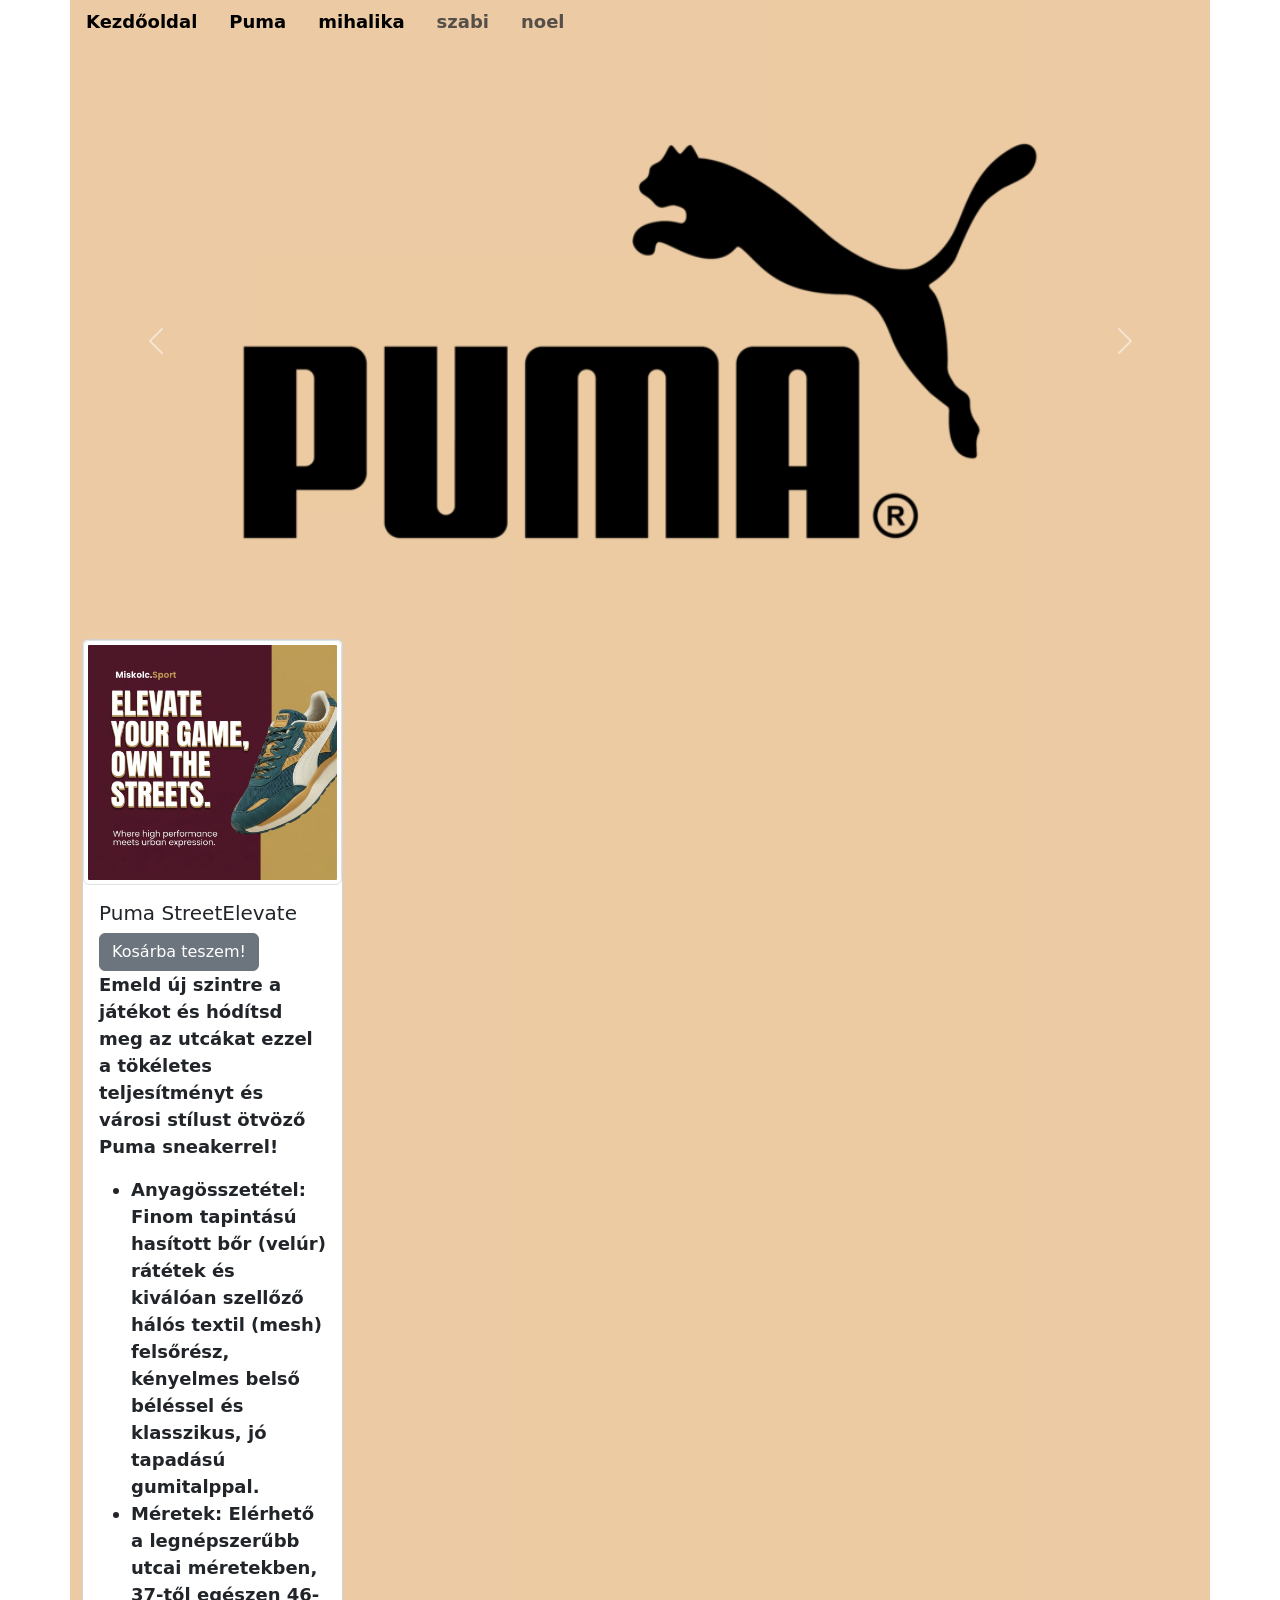
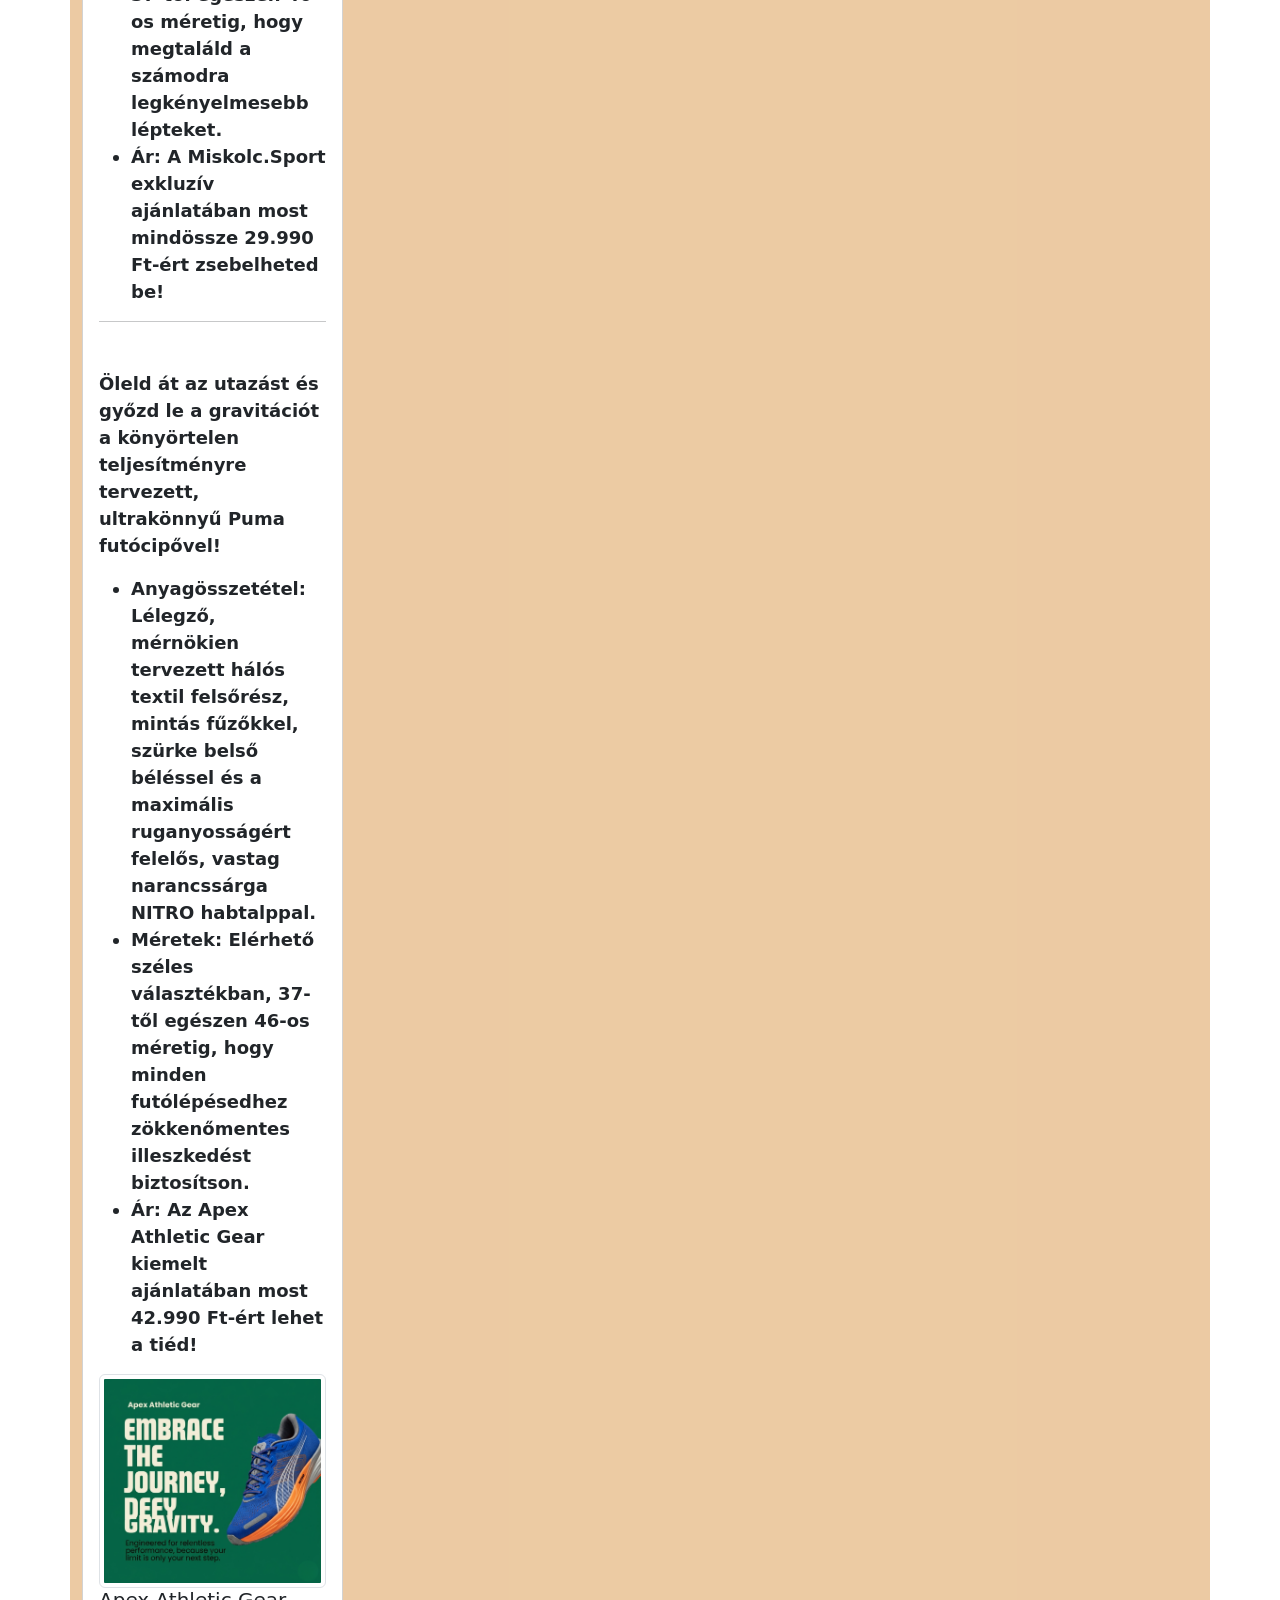
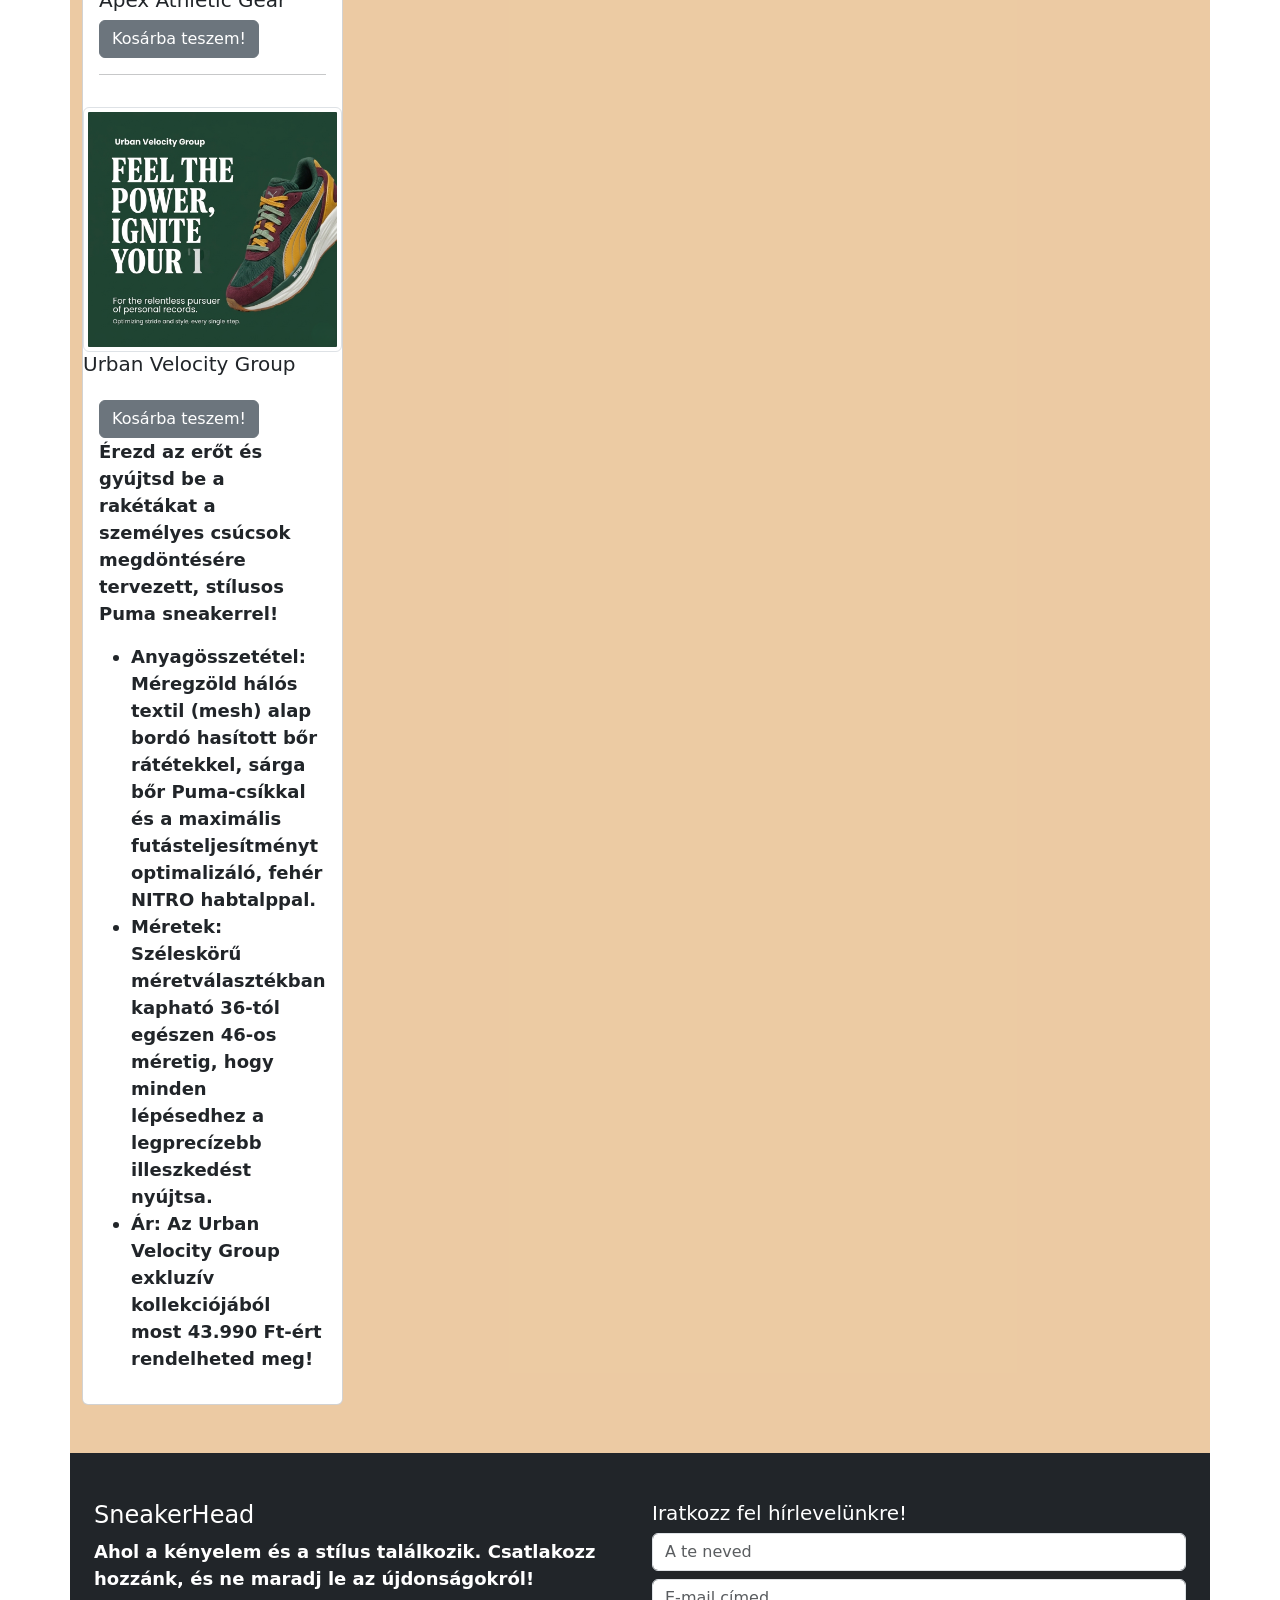
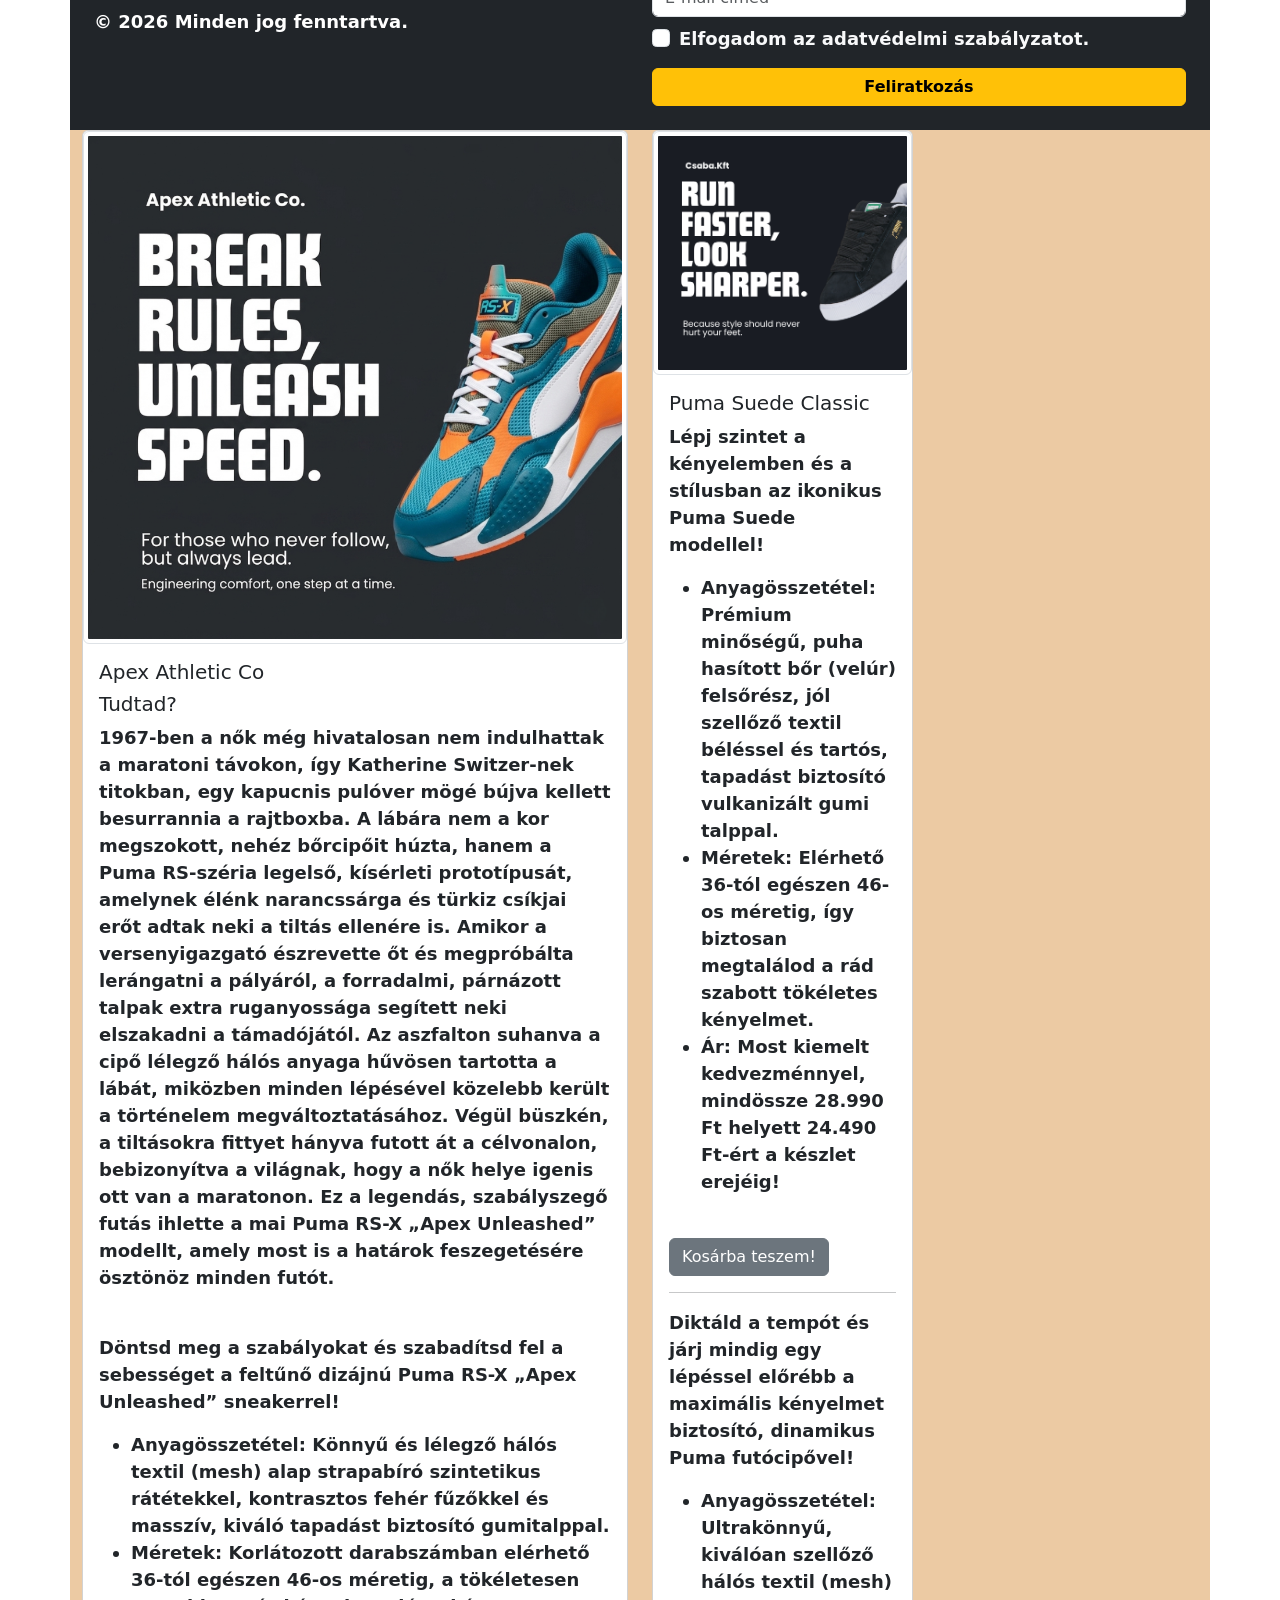
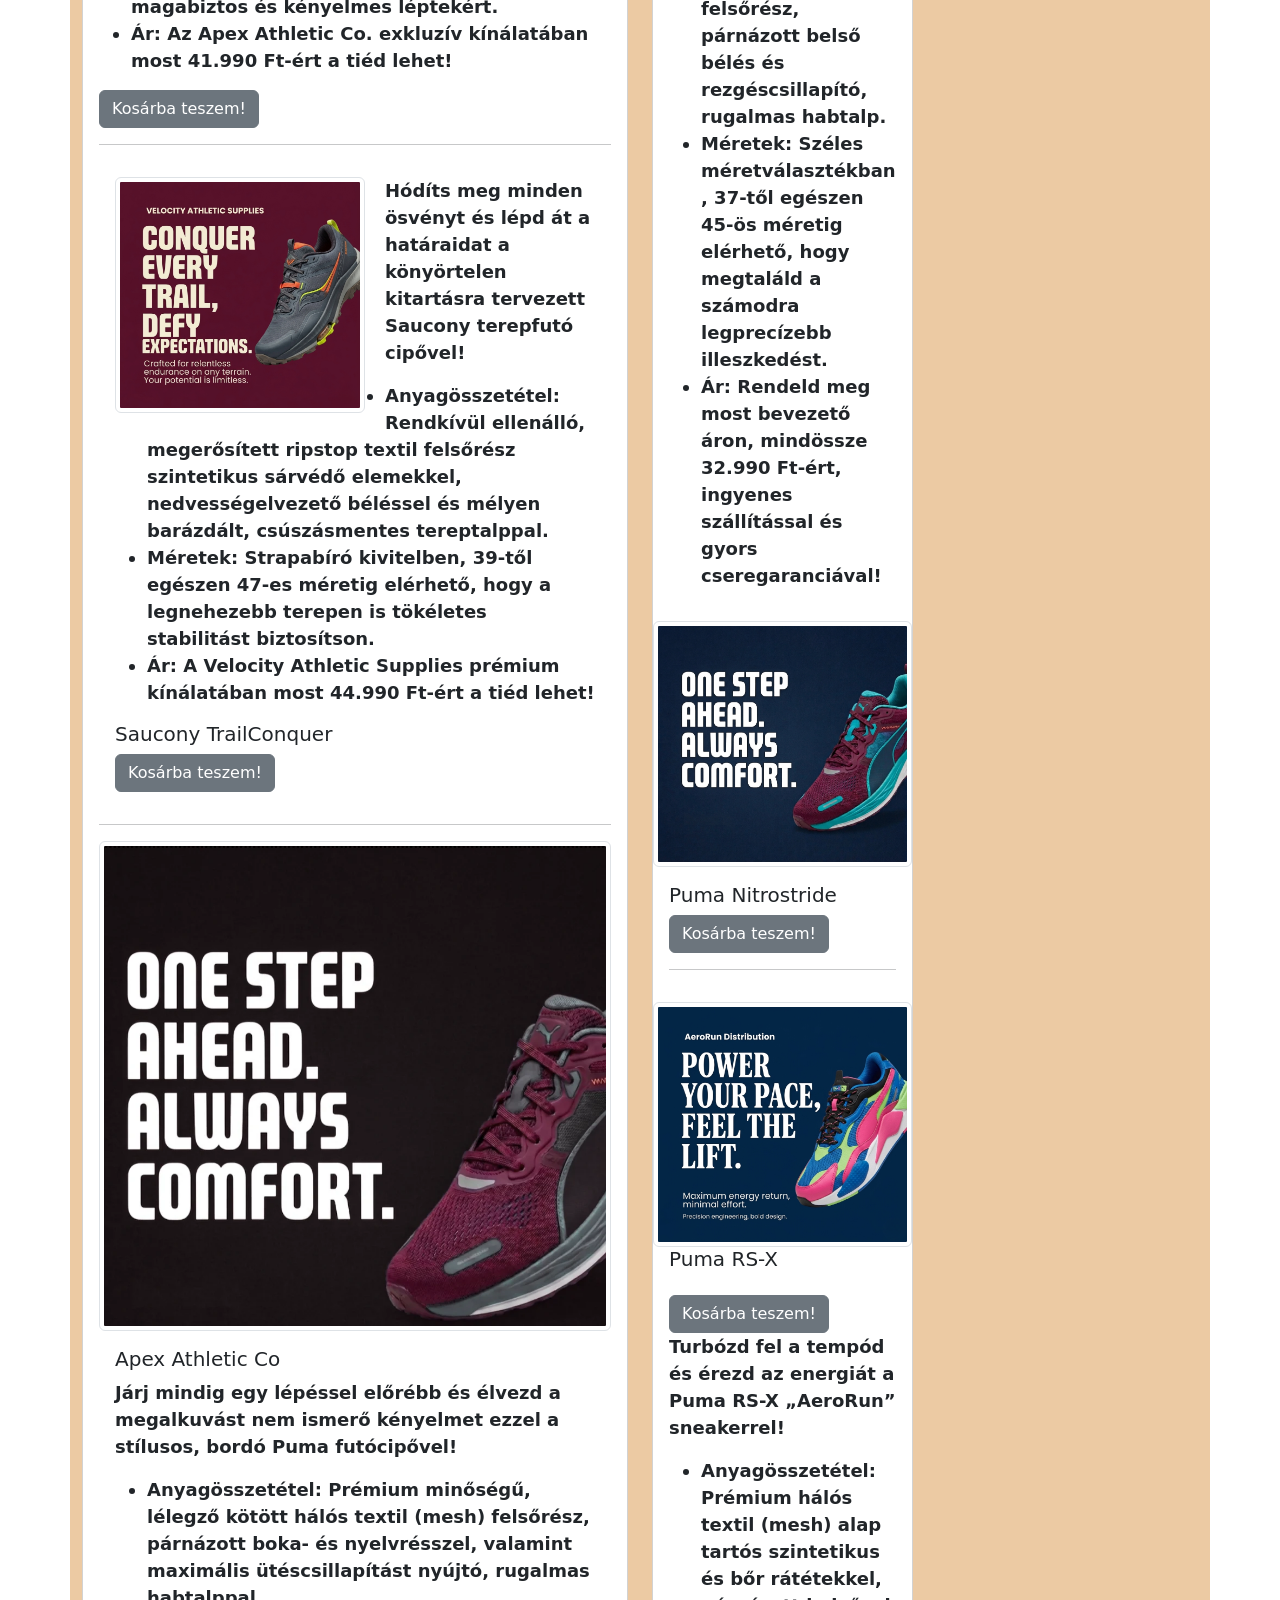
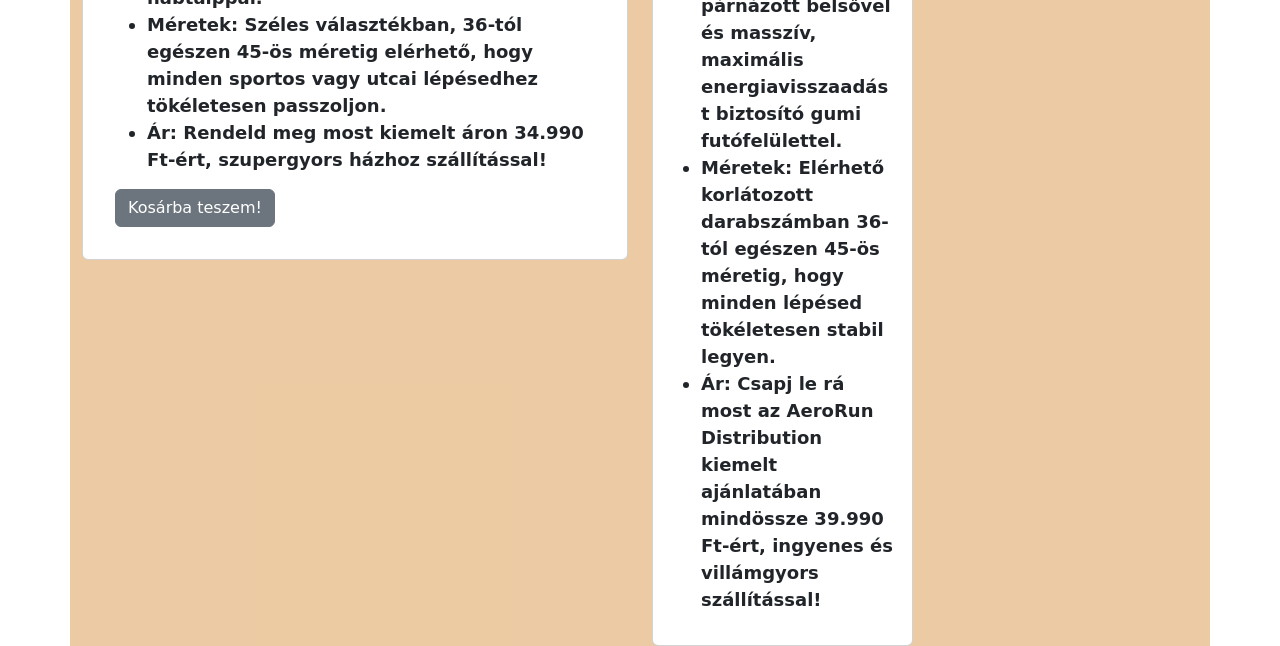
==== karon.html @ 50fcda69 "order" ====
<!DOCTYPE html>
<html lang="en">
<head>
    <meta charset="UTF-8">
    <meta name="viewport" content="width=device-width, initial-scale=1.0">
    <link href="https://cdn.jsdelivr.net/npm/bootstrap@5.3.8/dist/css/bootstrap.min.css" rel="stylesheet" integrity="sha384-sRIl4kxILFvY47J16cr9ZwB07vP4J8+LH7qKQnuqkuIAvNWLzeN8tE5YBujZqJLB" crossorigin="anonymous">
<script src="https://cdn.jsdelivr.net/npm/bootstrap@5.3.8/dist/js/bootstrap.bundle.min.js" integrity="sha384-FKyoEForCGlyvwx9Hj09JcYn3nv7wiPVlz7YYwJrWVcXK/BmnVDxM+D2scQbITxI" crossorigin="anonymous"></script>
    <link rel="stylesheet" href="karon.css">
    <title>Document</title>
</head>
<body>
    <div class="container alap">
        <div class="row ">


                <ul class="nav" id="teteje">
                <li class="nav-item">
                    <a class="nav-link" href="test.html">Kezdőoldal</a>
                </li>
                <li class="nav-item">
                <a class="nav-link" href="karon.html">Puma</a>
                </li>
                <li class="nav-item">
                <a class="nav-link" href="mihalikaron.html">mihalika</a>
                </li>
                <li class="nav-item">
                <a class="nav-link disabled" href="szabi.html">szabi</a>
                </li>
                <li class="nav-item">
                <a class="nav-link disabled" href="noel.html">noel</a>
                </li>
                </ul>


                    <div id="carousel" class="carousel slide py-5" data-bs-ride="carousel">
                <div class="carousel-inner">
                    <div class="carousel-item active c-item">
                    <img src="./jo_kepek/puma logo.png" class="d-block w-100 c-img" alt="Puma logo" title="Puma logo">
                    </div>
                    <div class="carousel-item c-item">
                    <img src="./jo_kepek/minta.png" class="d-block w-100 c-img" alt="Puma logo" title="Puma logo">
                    </div>
                    <div class="carousel-item c-item">
                    <img src="./jo_kepek/minta.png" class="d-block w-100 c-img" alt="Puma logo" title="Puma logo">
                    </div>
                </div>
                <button class="carousel-control-prev" type="button" data-bs-target="#carousel" data-bs-slide="prev">
                    <span class="carousel-control-prev-icon" aria-hidden="true"></span>
                    <span class="visually-hidden">Previous</span>
                </button>
                <button class="carousel-control-next" type="button" data-bs-target="#carousel" data-bs-slide="next">
                    <span class="carousel-control-next-icon" aria-hidden="true"></span>
                    <span class="visually-hidden">Next</span>
                </button>
                </div>


        
        
                <!--1.oszlop-->
            <div class="col-12 col-md-6 col-lg-3 rounded order-md-2">
                <div class="card ">
                    <img src="./jo_kepek/fekete_puma.png" alt="Puma cipő" title="Puma cipő" class="card-img-top img-fluid rounded img-thumbnail">
                    
                    <div class="card-body">
                        <h5 class="card-title ccím">Puma Suede Classic</h5>
                        <p>Lépj szintet a kényelemben és a stílusban az ikonikus Puma Suede modellel!</p>
                        <ul>
                            <li>Anyagösszetétel: Prémium minőségű, puha hasított bőr (velúr) felsőrész, jól szellőző textil béléssel és tartós, tapadást biztosító vulkanizált gumi talppal.</li>
                            <li>Méretek: Elérhető 36-tól egészen 46-os méretig, így biztosan megtalálod a rád szabott tökéletes kényelmet.</li>
                            <li>Ár: Most kiemelt kedvezménnyel, mindössze 28.990 Ft helyett 24.490 Ft-ért a készlet erejéig!</li>
                            <br>
                            
                        </ul>
                        <button class="btn btn-secondary ">Kosárba teszem!</button>
                    <!--1.cipő vége-->

                    <hr>

                    

                        <p>Diktáld a tempót és járj mindig egy lépéssel előrébb a maximális kényelmet biztosító, dinamikus Puma futócipővel!</p>

                        <ul>
                            <li>Anyagösszetétel: Ultrakönnyű, kiválóan szellőző hálós textil (mesh) felsőrész, párnázott belső bélés és rezgéscsillapító, rugalmas habtalp.</li>
                            <li>Méretek: Széles méretválasztékban, 37-től egészen 45-ös méretig elérhető, hogy megtaláld a számodra legprecízebb illeszkedést.</li>
                            <li>Ár: Rendeld meg most bevezető áron, mindössze 32.990 Ft-ért, ingyenes szállítással és gyors cseregaranciával!</li>
                        </ul>
                    </div>

                    <img src="./jo_kepek/kek_piros_puma.png" alt="Puma cipő" title="Puma cipő" class="card-img-top img-fluid rounded img-thumbnail">
                    <div class="card-body">
                        <h5 class="card-title  "> Puma Nitrostride </h5>
                        <button class="btn btn-secondary ">Kosárba teszem!</button>

                    <!--2.cipő vége-->
                        <hr>
                    </div>


                    <img src="./jo_kepek/kek_rozsaszin_puma.png" alt="Puma cipő" title="Puma cipő" class="card-img-top img-fluid rounded img-thumbnail">
                    <h5 class="card-title ms-3">Puma RS-X</h5>
                            <div class="card-body">
                                <button class="btn btn-secondary ">Kosárba teszem!</button>
                                <p>Turbózd fel a tempód és érezd az energiát a  Puma RS-X „AeroRun” sneakerrel!</p>
                                <ul>
                                    <li>Anyagösszetétel: Prémium hálós textil (mesh) alap tartós szintetikus és bőr rátétekkel, párnázott belsővel és masszív, maximális energiavisszaadást biztosító gumi futófelülettel.</li>
                                    <li>Méretek: Elérhető korlátozott darabszámban 36-tól egészen 45-ös méretig, hogy minden lépésed tökéletesen stabil legyen.</li>
                                    <li>Ár: Csapj le rá most az AeroRun Distribution kiemelt ajánlatában mindössze 39.990 Ft-ért, ingyenes és villámgyors szállítással!</li>
                                </ul>
                            </div>
                    <!--3.cipő vége-->
                </div>
            </div>

            <!--2.oszlop-->
            <div class="col-12 col-md-6 col-lg-6 rounded order-md-1 ">
                <div class="card">
                    <img src="./jo_kepek/narancs_puma.png" alt="Puma cipő" title="Puma cipő" class="card-img-top img-fluid rounded img-thumbnail">
                    <div class="card-body">
                        <h5 class="card-title">Apex Athletic Co</h5>
                        <h5 class="card-title">Tudtad?</h5>
                        <p> 1967-ben a nők még hivatalosan nem indulhattak a maratoni távokon, így Katherine Switzer-nek titokban, egy kapucnis pulóver mögé bújva kellett besurrannia a rajtboxba. A lábára nem a kor megszokott, nehéz bőrcipőit húzta, hanem a Puma RS-széria legelső, kísérleti prototípusát, amelynek élénk narancssárga és türkiz csíkjai erőt adtak neki a tiltás ellenére is. Amikor a versenyigazgató észrevette őt és megpróbálta lerángatni a pályáról, a forradalmi, párnázott talpak extra ruganyossága segített neki elszakadni a támadójától. Az aszfalton suhanva a cipő lélegző hálós anyaga hűvösen tartotta a lábát, miközben minden lépésével közelebb került a történelem megváltoztatásához. Végül büszkén, a tiltásokra fittyet hányva futott át a célvonalon, bebizonyítva a világnak, hogy a nők helye igenis ott van a maratonon. Ez a legendás, szabályszegő futás ihlette a mai Puma RS-X „Apex Unleashed” modellt, amely most is a határok feszegetésére ösztönöz minden futót.</p>
                        <br>
                        <p>Döntsd meg a szabályokat és szabadítsd fel a sebességet a feltűnő dizájnú Puma RS-X „Apex Unleashed” sneakerrel!</p>

                        <ul>
                            <li>Anyagösszetétel: Könnyű és lélegző hálós textil (mesh) alap strapabíró szintetikus rátétekkel, kontrasztos fehér fűzőkkel és masszív, kiváló tapadást biztosító gumitalppal.</li>
                            <li>Méretek: Korlátozott darabszámban elérhető 36-tól egészen 46-os méretig, a tökéletesen magabiztos és kényelmes léptekért.</li>
                            <li>Ár: Az Apex Athletic Co. exkluzív kínálatában most 41.990 Ft-ért a tiéd lehet!</li>
                        </ul>
                        <button class="btn btn-secondary ">Kosárba teszem!</button>
                        <!--1.cipő vége-->

                        <hr>

                        <div class="szöveg card-body">
                        <img src="./jo_kepek/piros_fekete_puma.png" alt="" class="kép card-img-top img-fluid rounded img-thumbnail float-satrt lebegés_kép ">
                        <p class="kép_mellet">Hódíts meg minden ösvényt és lépd át a határaidat a könyörtelen kitartásra tervezett Saucony terepfutó cipővel!</p>
                            <ul>
                                <li>Anyagösszetétel: Rendkívül ellenálló, megerősített ripstop textil felsőrész szintetikus sárvédő elemekkel, nedvességelvezető béléssel és mélyen barázdált, csúszásmentes tereptalppal.</li>
                                <li>Méretek: Strapabíró kivitelben, 39-től egészen 47-es méretig elérhető, hogy a legnehezebb terepen is tökéletes stabilitást biztosítson.</li>
                                <li>Ár: A Velocity Athletic Supplies prémium kínálatában most 44.990 Ft-ért a tiéd lehet!</li>
                            </ul>
                            <h5 class="card-title">Saucony TrailConquer</h5>
                            <button class="btn btn-secondary ">Kosárba teszem!</button>   
                        </div>

                        <hr>

                            <!--2.cipő vége-->
                            <img src="./jo_kepek/piros_puma.png" alt="Puma cipő" title="Puma cipő" class="card-img-top img-fluid rounded img-thumbnail">
                            
                        <div class="card-body">
                            <h5 class="card-title">Apex Athletic Co</h5>
                                 <p>Járj mindig egy lépéssel előrébb és élvezd a megalkuvást nem ismerő kényelmet ezzel a stílusos, bordó Puma futócipővel!</p>

                                <ul>
                                    <li>Anyagösszetétel: Prémium minőségű, lélegző kötött hálós textil (mesh) felsőrész, párnázott boka- és nyelvrésszel, valamint maximális ütéscsillapítást nyújtó, rugalmas habtalppal.</li>
                                    <li>Méretek: Széles választékban, 36-tól egészen 45-ös méretig elérhető, hogy minden sportos vagy utcai lépésedhez tökéletesen passzoljon.</li>
                                    <li>Ár: Rendeld meg most kiemelt áron 34.990 Ft-ért, szupergyors házhoz szállítással!</li>
                                </ul>
                                <button class="btn btn-secondary ">Kosárba teszem!</button> 
                        </div>
                    </div>
                

                </div>
            </div>

            <!--3.oszlop-->

            <div class="col-12 col-md-6 col-lg-3 rounded  ">
                <div class="card">
                    <img src="./jo_kepek/piros_sarga_puma.png" alt="Puma cipő" title="Puma cipő" class="card-img-top img-fluid rounded img-thumbnail">
                    <div class="card-body">
                        <h5 class="card-title">Puma StreetElevate</h5>
                        <button class="btn btn-secondary ">Kosárba teszem!</button>
                             <p>Emeld új szintre a játékot és hódítsd meg az utcákat ezzel a tökéletes teljesítményt és városi stílust ötvöző Puma sneakerrel!</p>

                            <ul>
                                <li>Anyagösszetétel: Finom tapintású hasított bőr (velúr) rátétek és kiválóan szellőző hálós textil (mesh) felsőrész, kényelmes belső béléssel és klasszikus, jó tapadású gumitalppal.</li>
                                <li>Méretek: Elérhető a legnépszerűbb utcai méretekben, 37-től egészen 46-os méretig, hogy megtaláld a számodra legkényelmesebb lépteket.</li>
                                <li>Ár: A Miskolc.Sport exkluzív ajánlatában most mindössze 29.990 Ft-ért zsebelheted be!</li>
                            </ul>

                    <hr> 
                </div>

            <!--1.cipő vége-->
                    <div class="card-body">
                            <p>Öleld át az utazást és győzd le a gravitációt a könyörtelen teljesítményre tervezett, ultrakönnyű Puma futócipővel!</p>

                            <ul>
                                <li>Anyagösszetétel: Lélegző, mérnökien tervezett hálós textil felsőrész, mintás fűzőkkel, szürke belső béléssel és a maximális ruganyosságért felelős, vastag narancssárga NITRO habtalppal.</li>
                                <li>Méretek: Elérhető széles választékban, 37-től egészen 46-os méretig, hogy minden futólépésedhez zökkenőmentes illeszkedést biztosítson.</li>
                                <li>Ár: Az Apex Athletic Gear kiemelt ajánlatában most 42.990 Ft-ért lehet a tiéd!</li>
                            </ul>
                            <img src="./jo_kepek/zold_kek_puma.png" alt="Puma cipő" title="Puma cipő" class="card-img-top img-fluid rounded img-thumbnail">
                    
                            <h5 class="card-title">Apex Athletic Gear</h5>
                            <button class="btn btn-secondary ">Kosárba teszem!</button>
                            <hr>

                        </div>
            <!--2.cipő vége-->
                        <img src="./jo_kepek/zold_puma.png" alt="Puma cipő" title="Puma cipő" class="card-img-top img-fluid rounded img-thumbnail" >
                        <h5 class="card-title">Urban Velocity Group</h5>
                        <div class="card-body">
                        <button class="btn btn-secondary ">Kosárba teszem!</button>
                            <p>Érezd az erőt és gyújtsd be a rakétákat a személyes csúcsok megdöntésére tervezett, stílusos Puma sneakerrel!</p>

                            <ul>
                                <li>Anyagösszetétel: Méregzöld hálós textil (mesh) alap bordó hasított bőr rátétekkel, sárga bőr Puma-csíkkal és a maximális futásteljesítményt optimalizáló, fehér NITRO habtalppal.</li>
                                <li>Méretek: Széleskörű méretválasztékban kapható 36-tól egészen 46-os méretig, hogy minden lépésedhez a legprecízebb illeszkedést nyújtsa.</li>
                                <li>Ár: Az Urban Velocity Group exkluzív kollekciójából most 43.990 Ft-ért rendelheted meg!</li>
                            </ul>
                        </div>
                </div>
            </div>


            <!--bolt rész vége-->




			<!--Hírlevél-->
				   <footer class="bg-dark text-white pt-5 pb-4 mt-5">
		  <div class="container">
			<div class="row">
			  
			  <div class="col-md-6 mb-4">
				<h4>SneakerHead</h4>
				<p>Ahol a kényelem és a stílus találkozik. Csatlakozz hozzánk, és ne maradj le az újdonságokról!</p>
				<p>&copy; 2026 Minden jog fenntartva.</p>
			  </div>
			  
			  <div class="col-md-6">
				<h5>Iratkozz fel hírlevelünkre!</h5>
				
				<form id="hirlevelForm" onsubmit="feliratkozas(event)">
				  
				  <div class="mb-2">
					<input type="text" id="nevInput" class="form-control" placeholder="A te neved" required>
				  </div>
				  
				  <div class="mb-2">
					<input type="email" id="emailInput" class="form-control" placeholder="E-mail címed" required>
				  </div>
				  
				  <div class="form-check mb-3">
					<input type="checkbox" id="adatvedelemInput" class="form-check-input" required>
					<label class="form-check-label text-light" for="adatvedelemInput">
					  Elfogadom az adatvédelmi szabályzatot.
					</label>
				  </div>
				  
				  <button type="submit" class="btn btn-warning w-100 fw-bold">Feliratkozás</button>
				  
				</form>
			  </div>
		
			</div>
		  </div>
		</footer>


            
                      
                    
                
            
        </div>
    </div>
</body>
</html>
---- karon.css ----
body{
    text-align:left;
    font-weight: bold;
    font-size: large;
}

.alap{
    background-color: rgba(234, 197, 153, 0.90);
}



.piros_fekete_puma{
    float: left;
}

.lebegés_szövege{
    width: 70%;
    margin: auto;
}

.lebegés_kép{
    float: left;
}
 .kép{
    float: left;
    width: 250px;
    margin-right: 20px;
 }
 
.c-item{
    height: 500px;
}

.c-img{
    height: 100%;
    object-fit: cover;
}

a:active{

  color: gray;
  background-color: transparent;
  text-decoration: underline;
}

  a:hover {
  color:black;
  background-color: transparent;
  text-decoration: underline;
}

a:visited {
  color: black;
  background-color: transparent;
  text-decoration: none;
}

a:link {
  color: black;
  background-color: transparent;
  text-decoration: none;
}
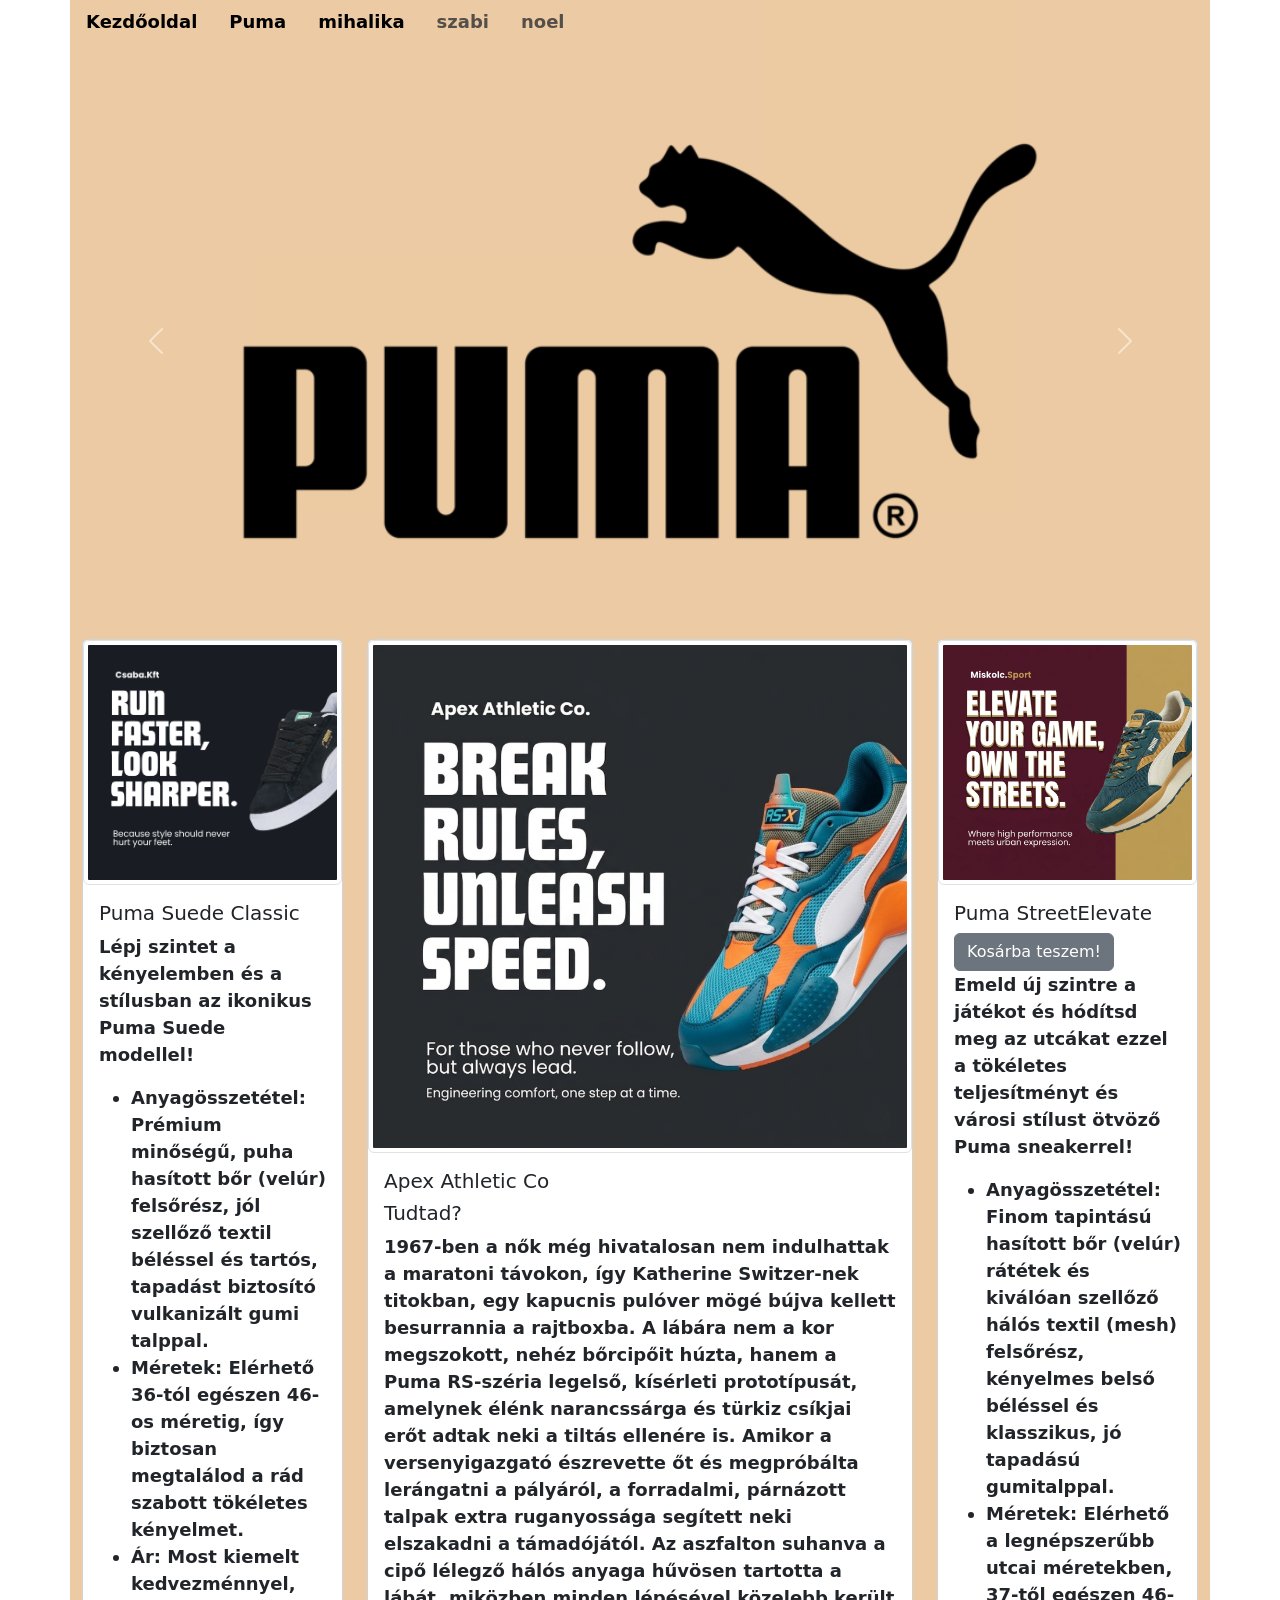
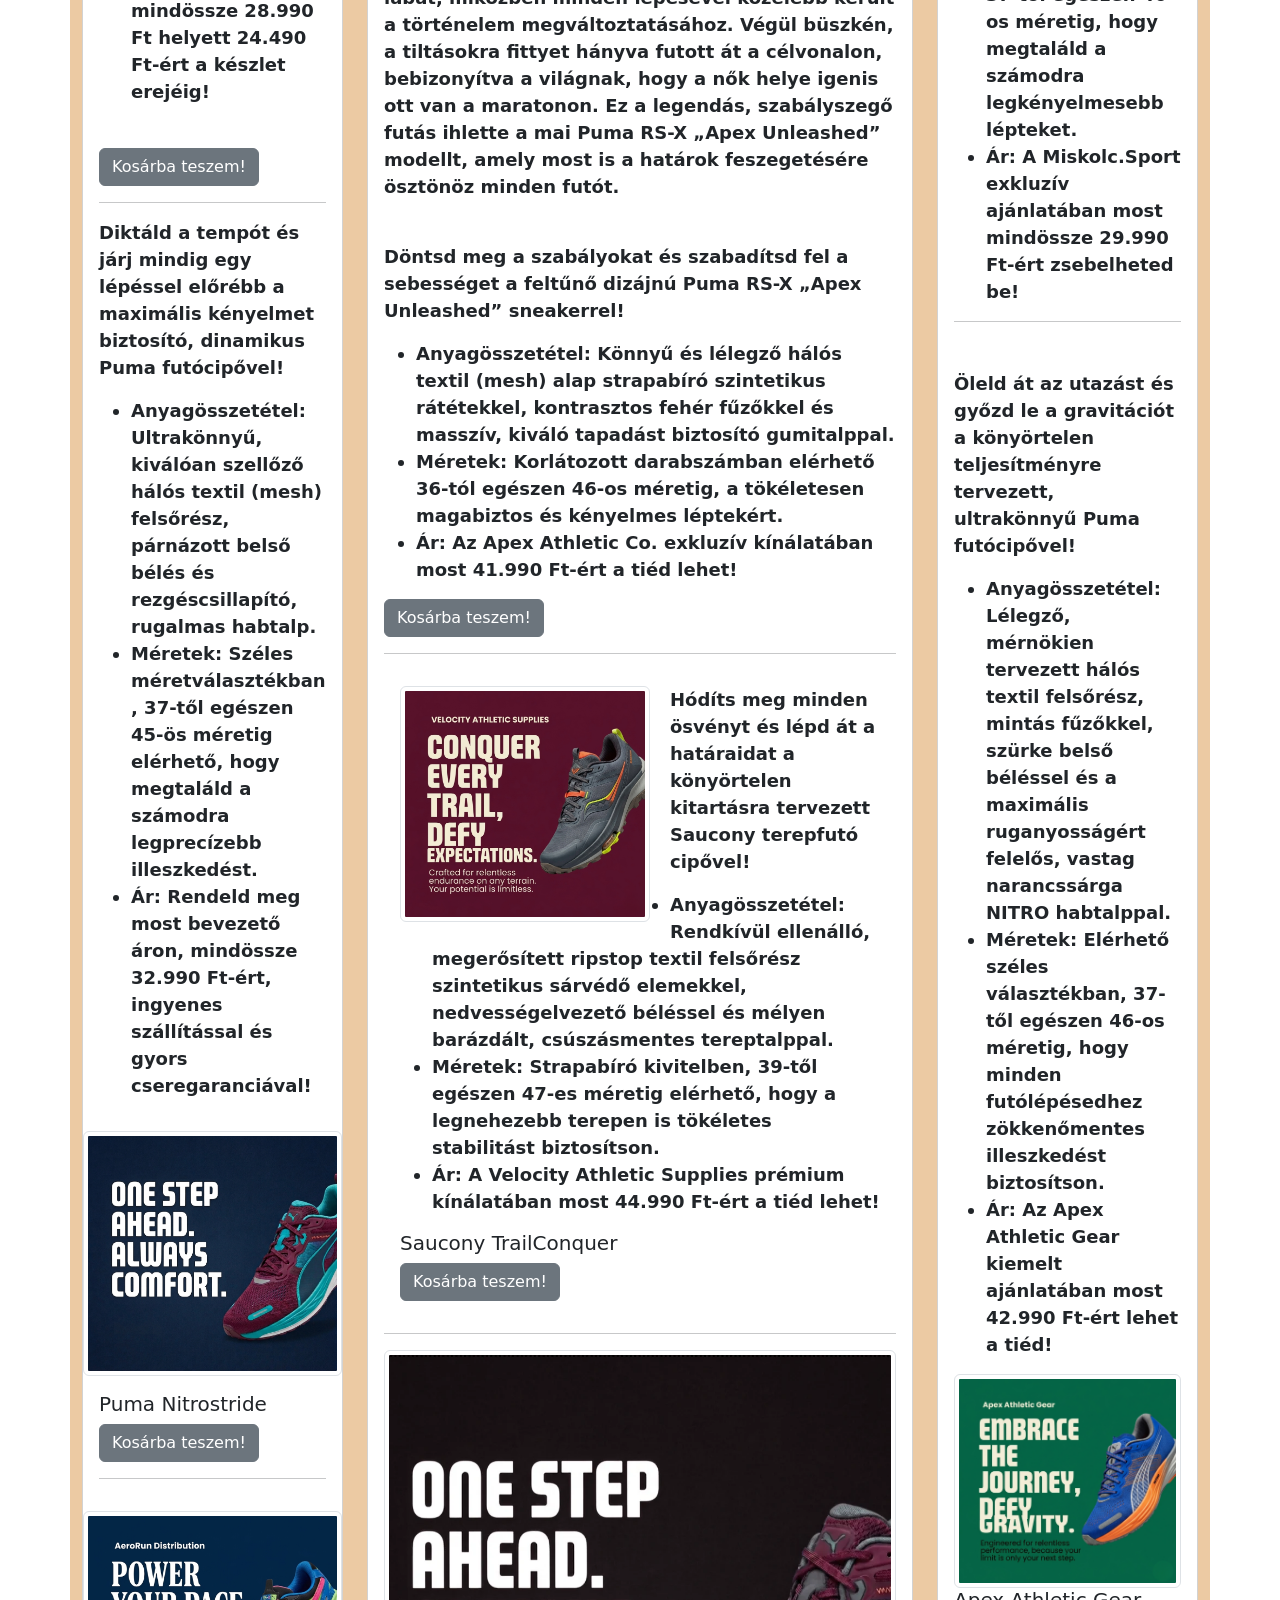
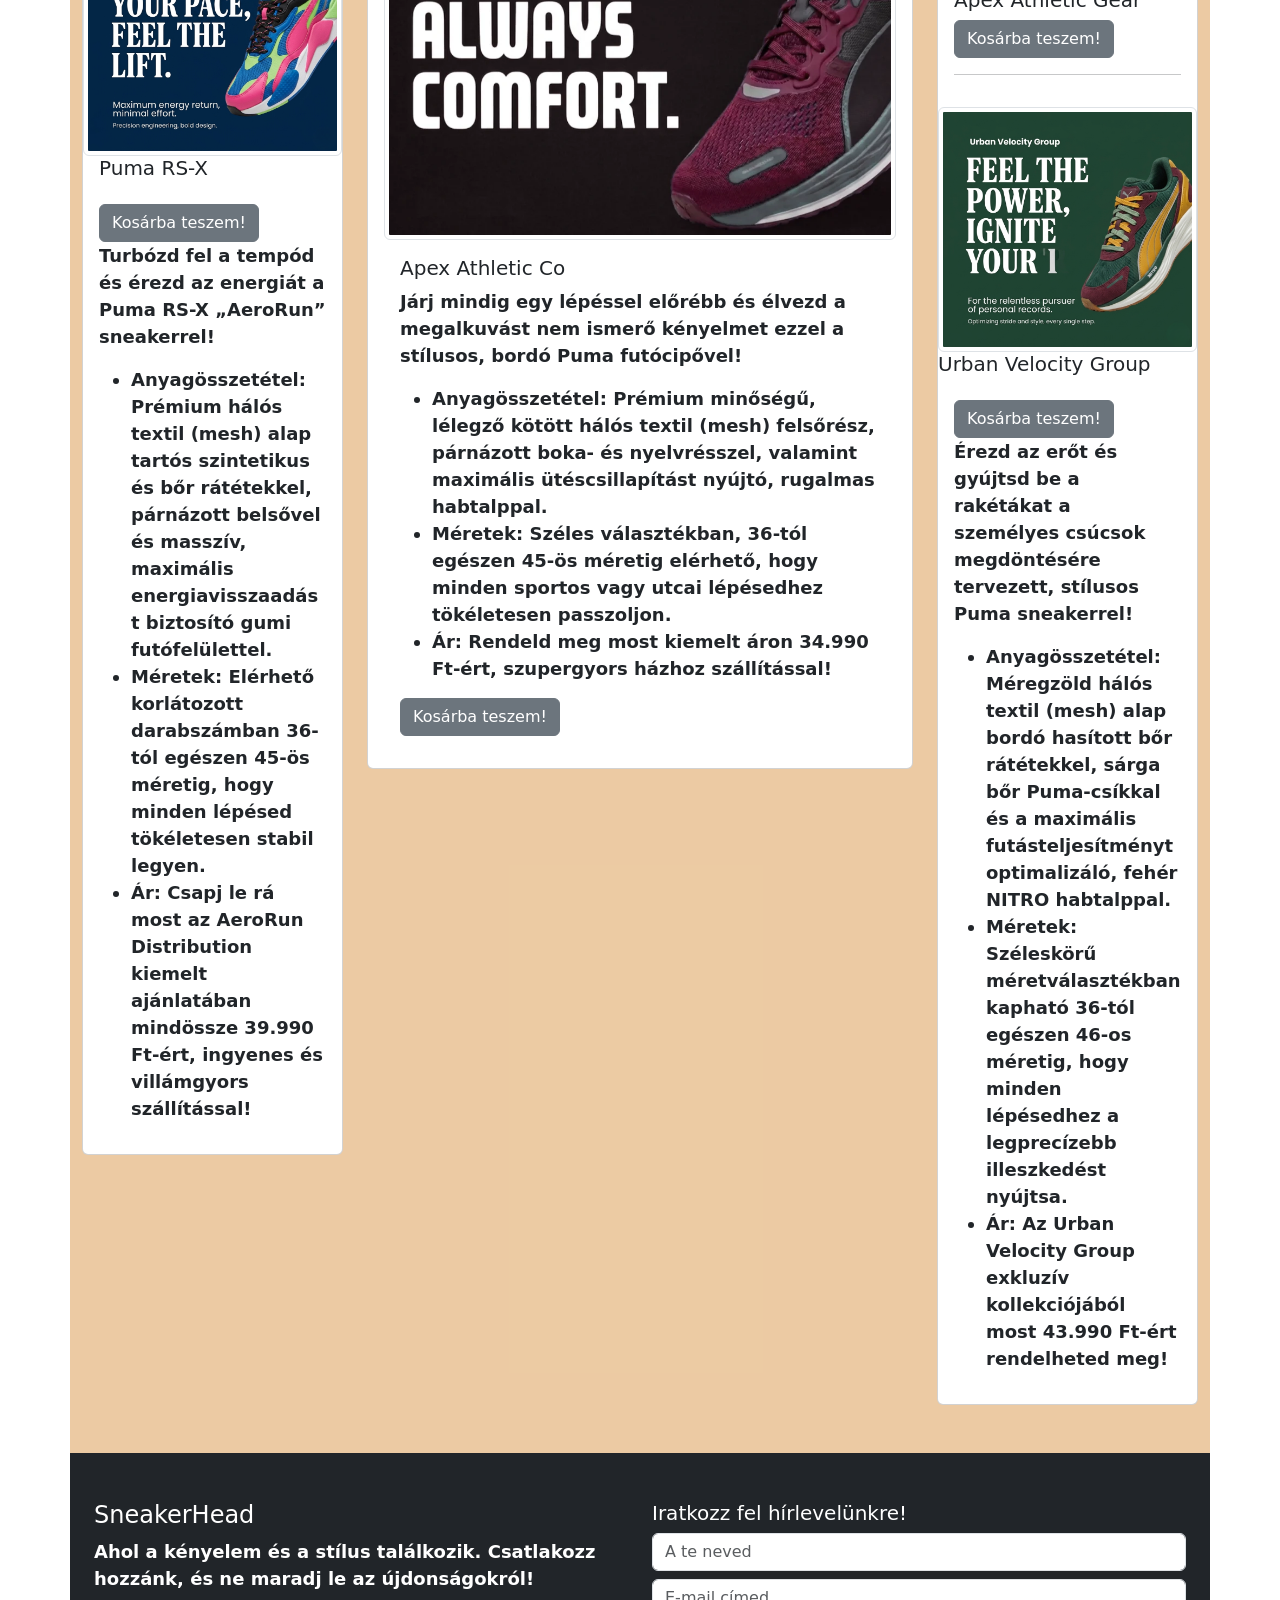
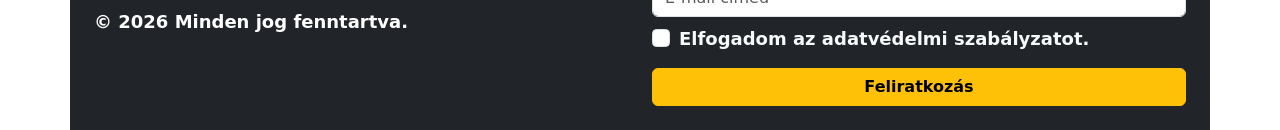
==== commit 975149f3: "nincs order" ====
--- a/karon.html
+++ b/karon.html
@@ -58,7 +58,7 @@
         
         
                 <!--1.oszlop-->
-            <div class="col-12 col-md-6 col-lg-3 rounded order-md-2">
+            <div class="col-12 col-md-6 col-lg-3 rounded">
                 <div class="card ">
                     <img src="./jo_kepek/fekete_puma.png" alt="Puma cipő" title="Puma cipő" class="card-img-top img-fluid rounded img-thumbnail">
                     
@@ -114,7 +114,7 @@
             </div>
 
             <!--2.oszlop-->
-            <div class="col-12 col-md-6 col-lg-6 rounded order-md-1 ">
+            <div class="col-12 col-md-6 col-lg-6 rounded">
                 <div class="card">
                     <img src="./jo_kepek/narancs_puma.png" alt="Puma cipő" title="Puma cipő" class="card-img-top img-fluid rounded img-thumbnail">
                     <div class="card-body">
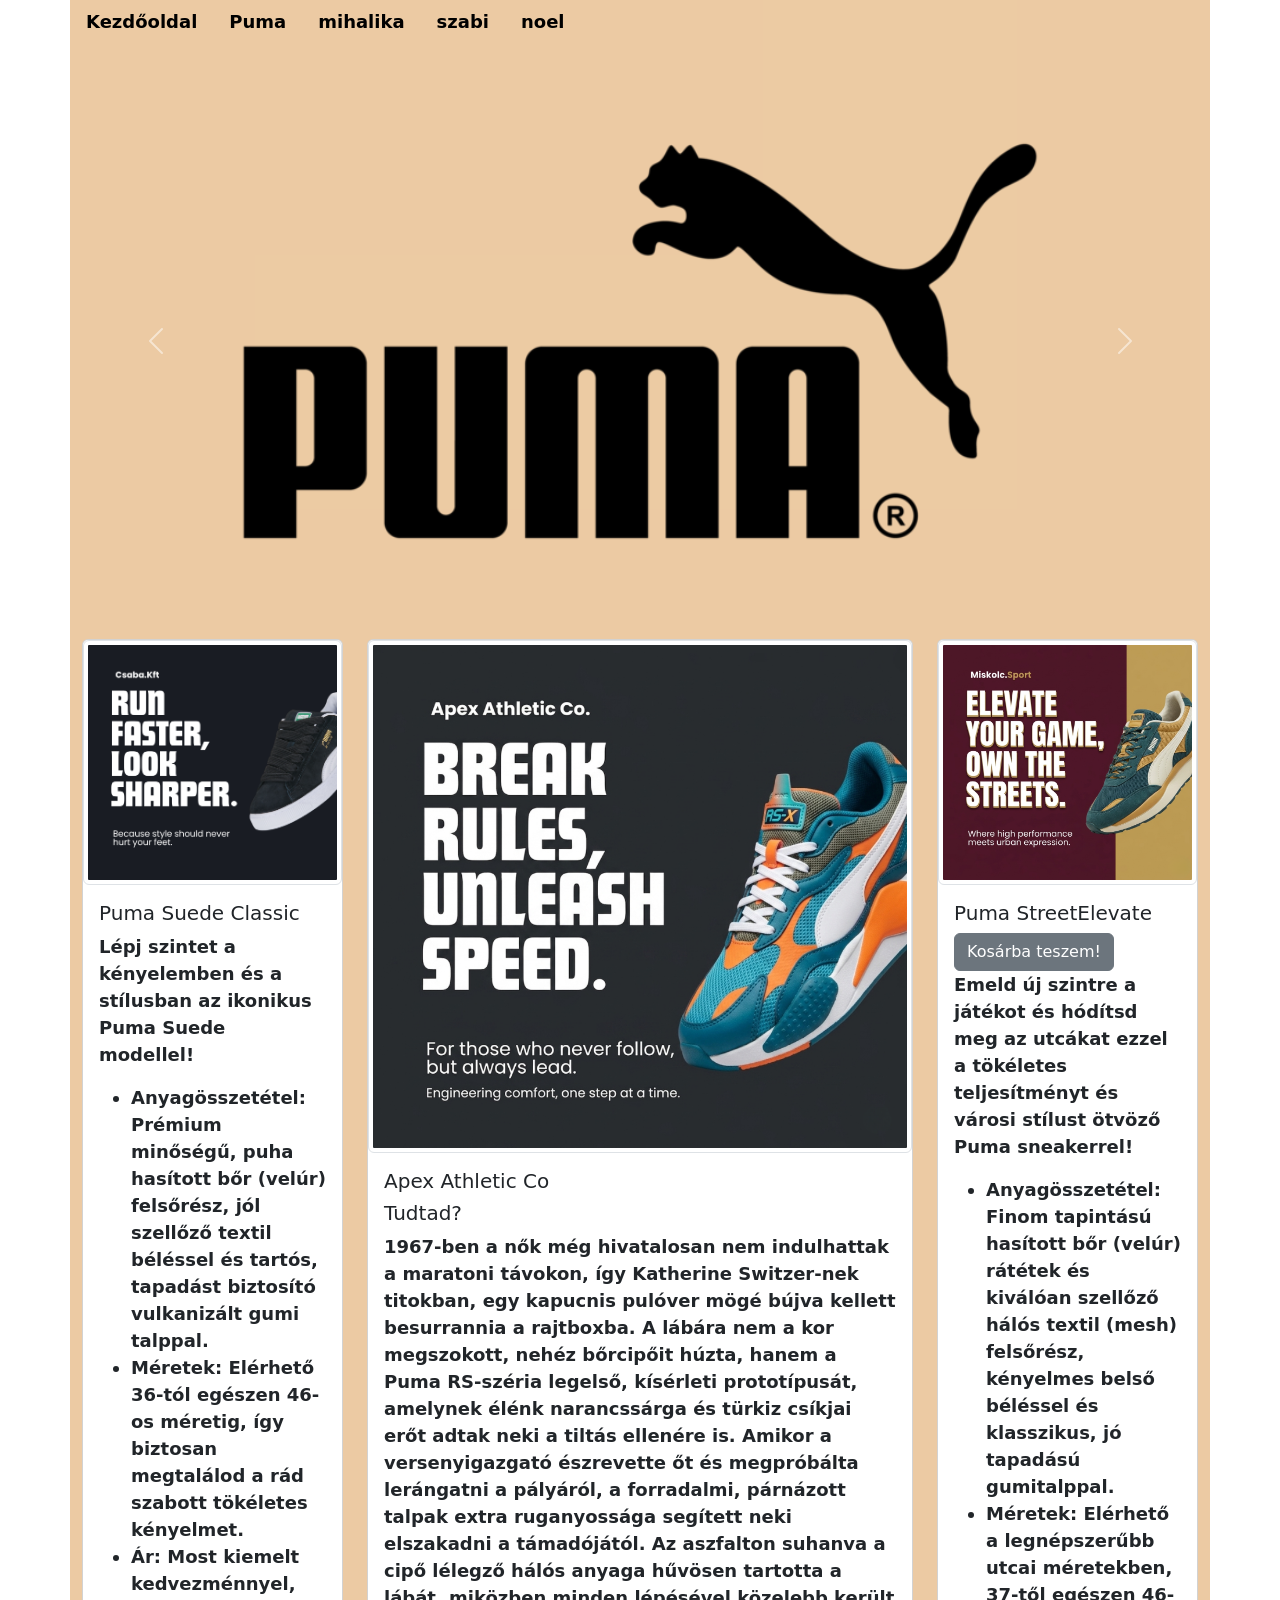
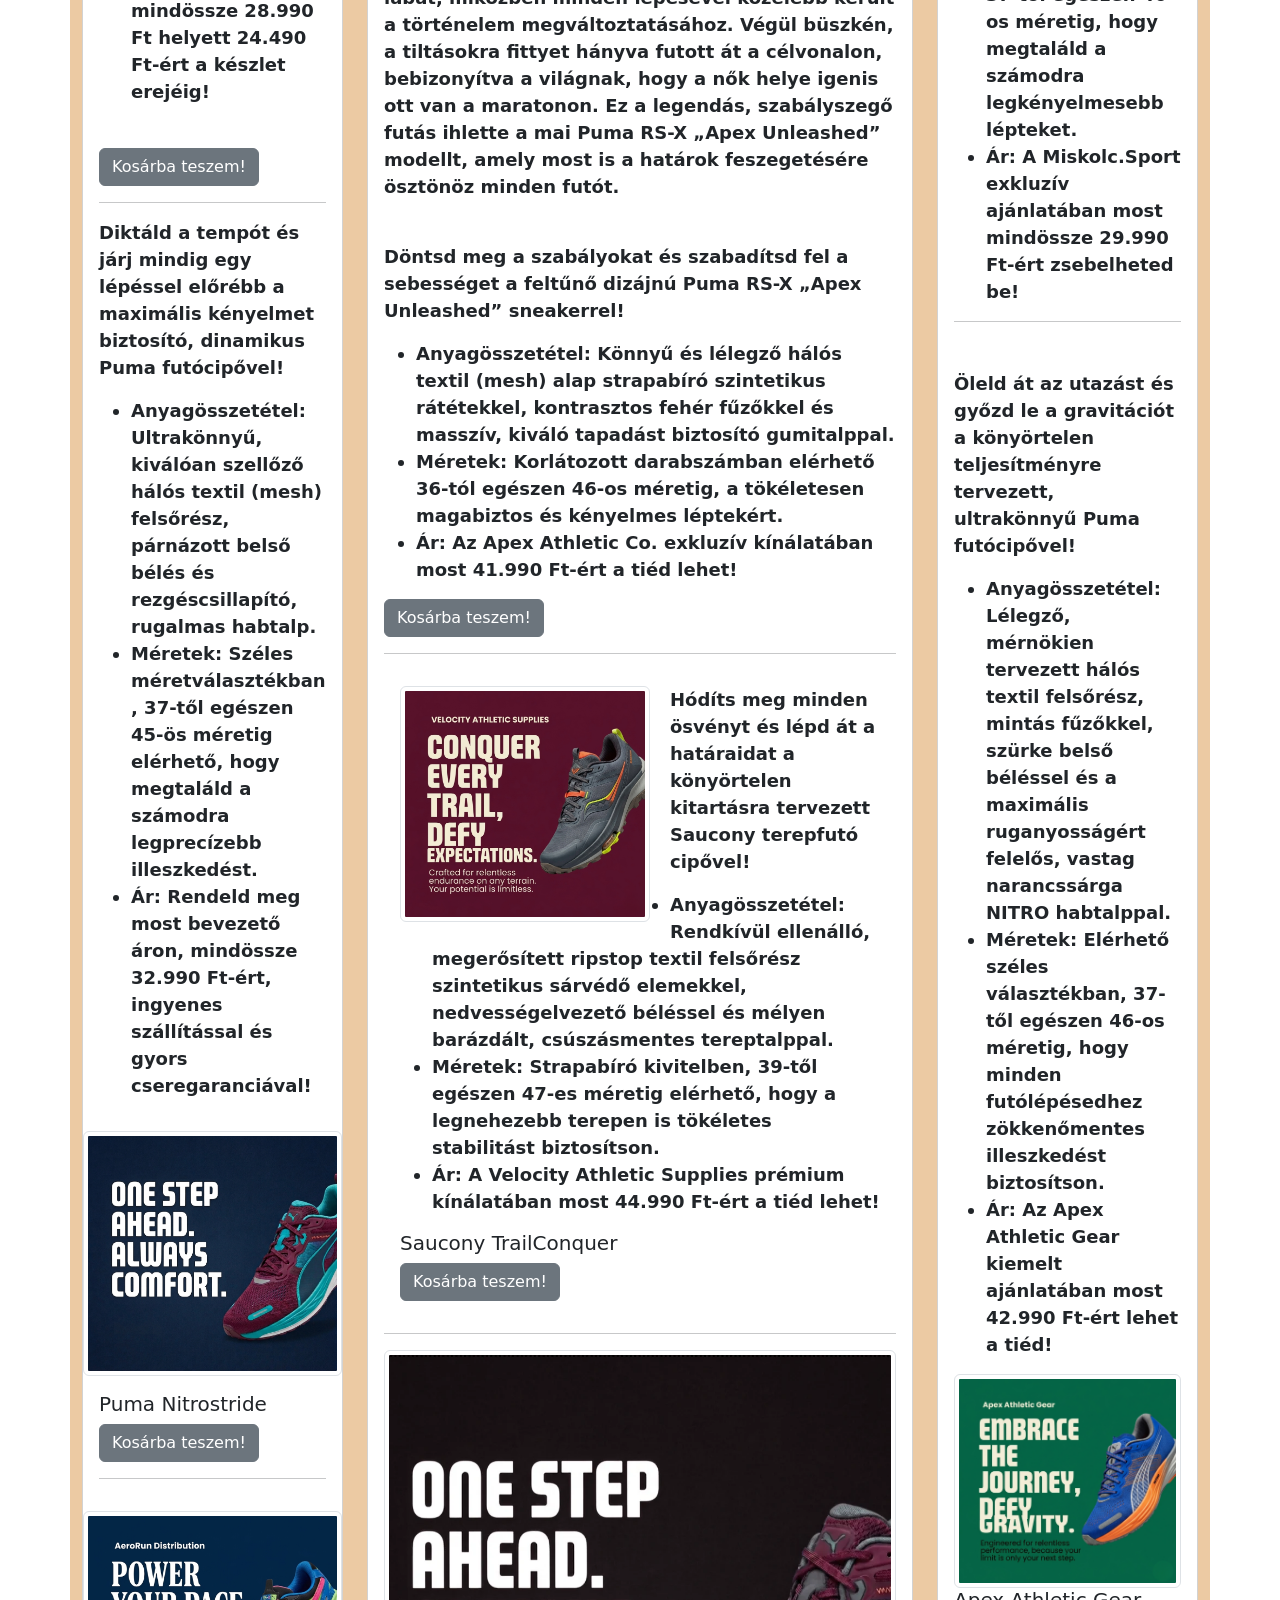
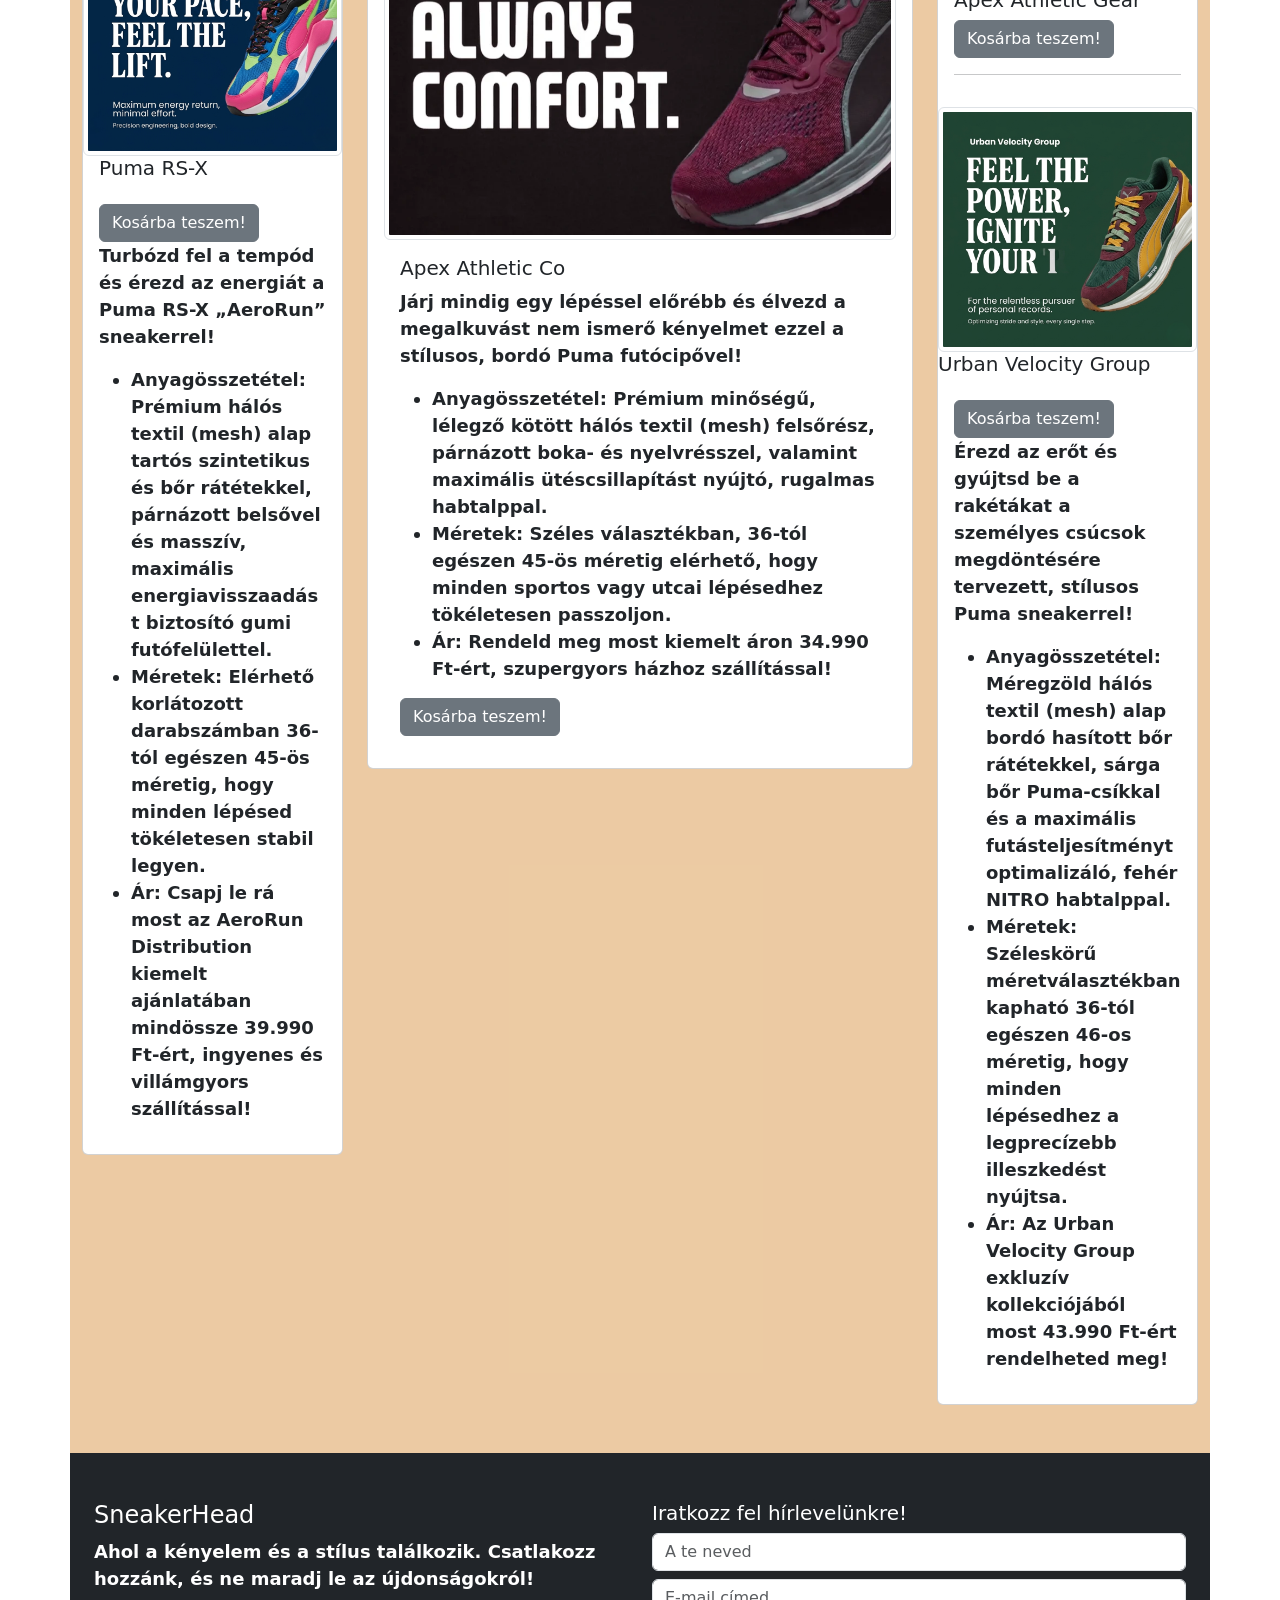
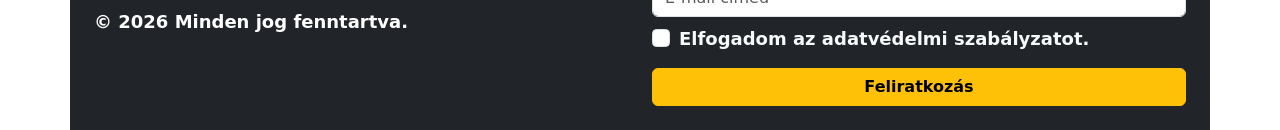
==== commit 685e01fe: "nav javitas" ====
--- a/karon.html
+++ b/karon.html
@@ -24,10 +24,10 @@
                 <a class="nav-link" href="mihalikaron.html">mihalika</a>
                 </li>
                 <li class="nav-item">
-                <a class="nav-link disabled" href="szabi.html">szabi</a>
-                </li>
-                <li class="nav-item">
-                <a class="nav-link disabled" href="noel.html">noel</a>
+                <a class="nav-link " href="szabi.html">szabi</a>
+                </li>
+                <li class="nav-item">
+                <a class="nav-link " href="noel.html">noel</a>
                 </li>
                 </ul>
 
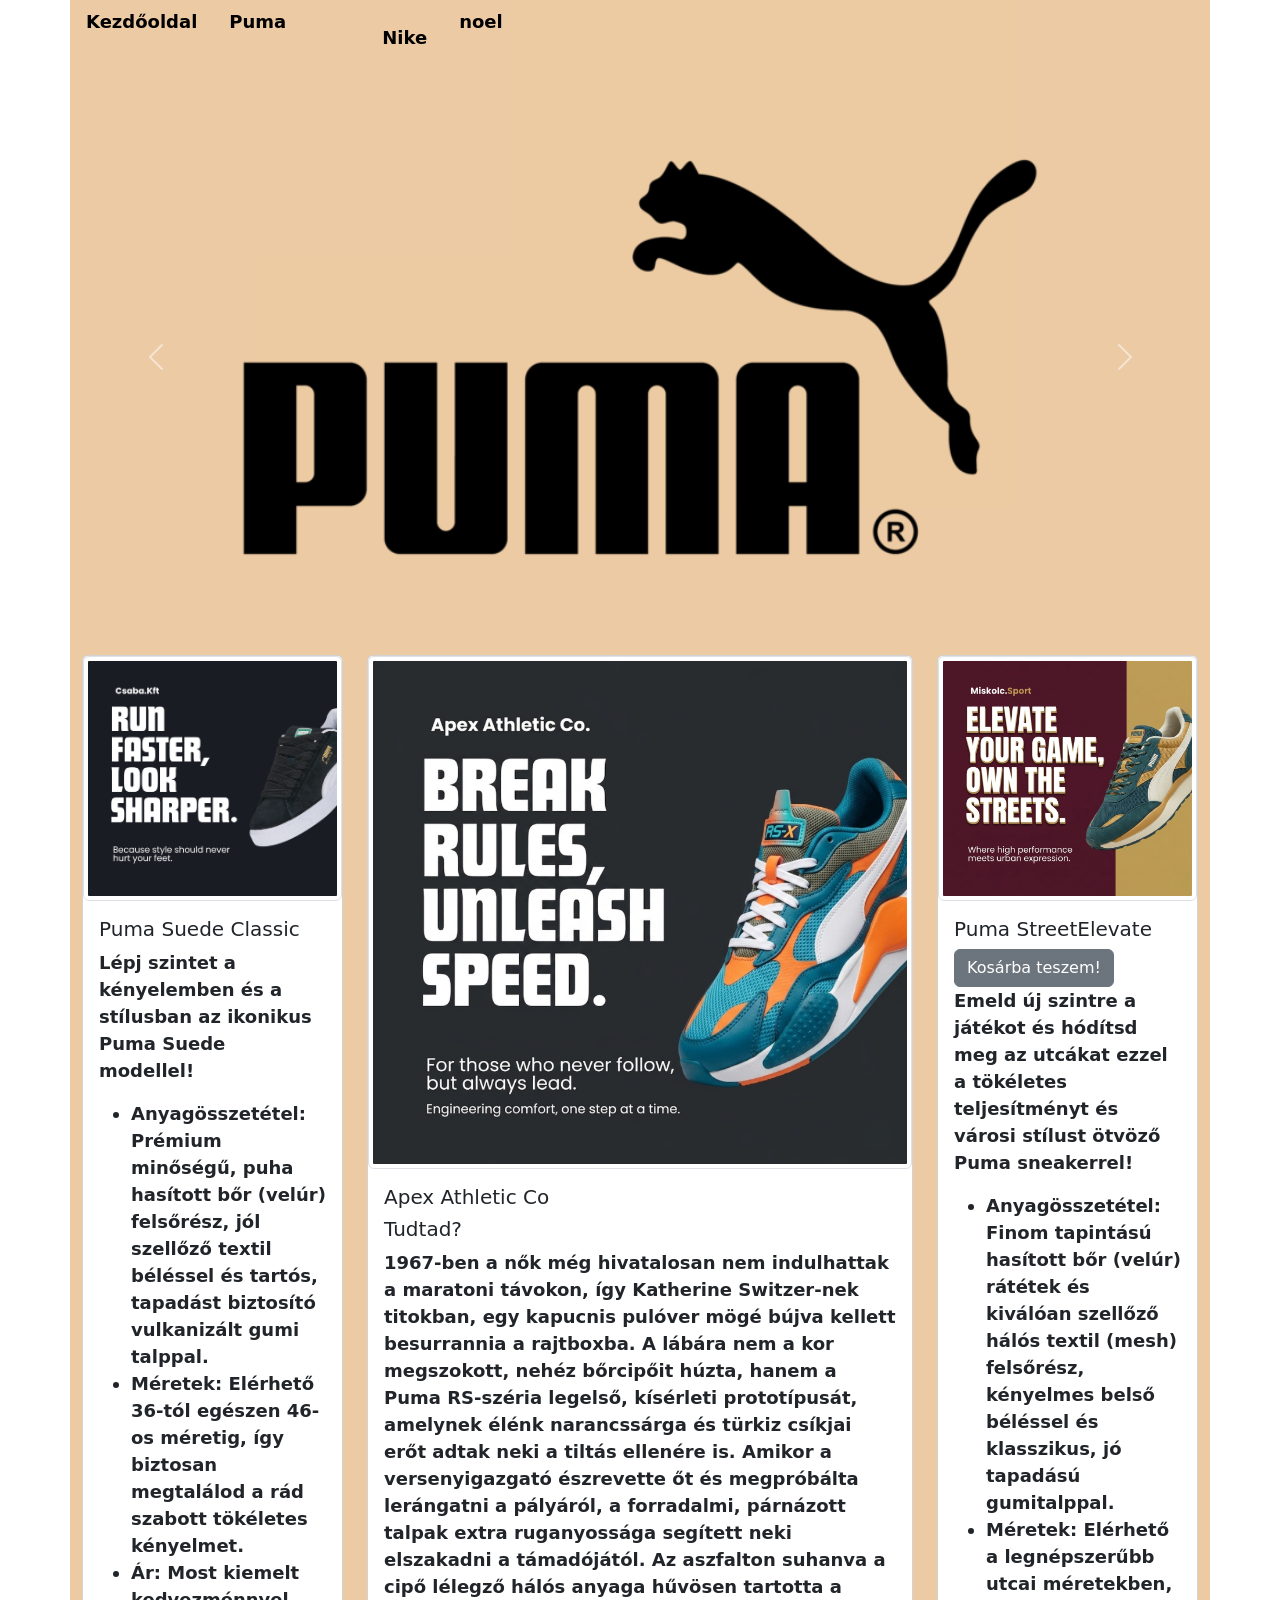
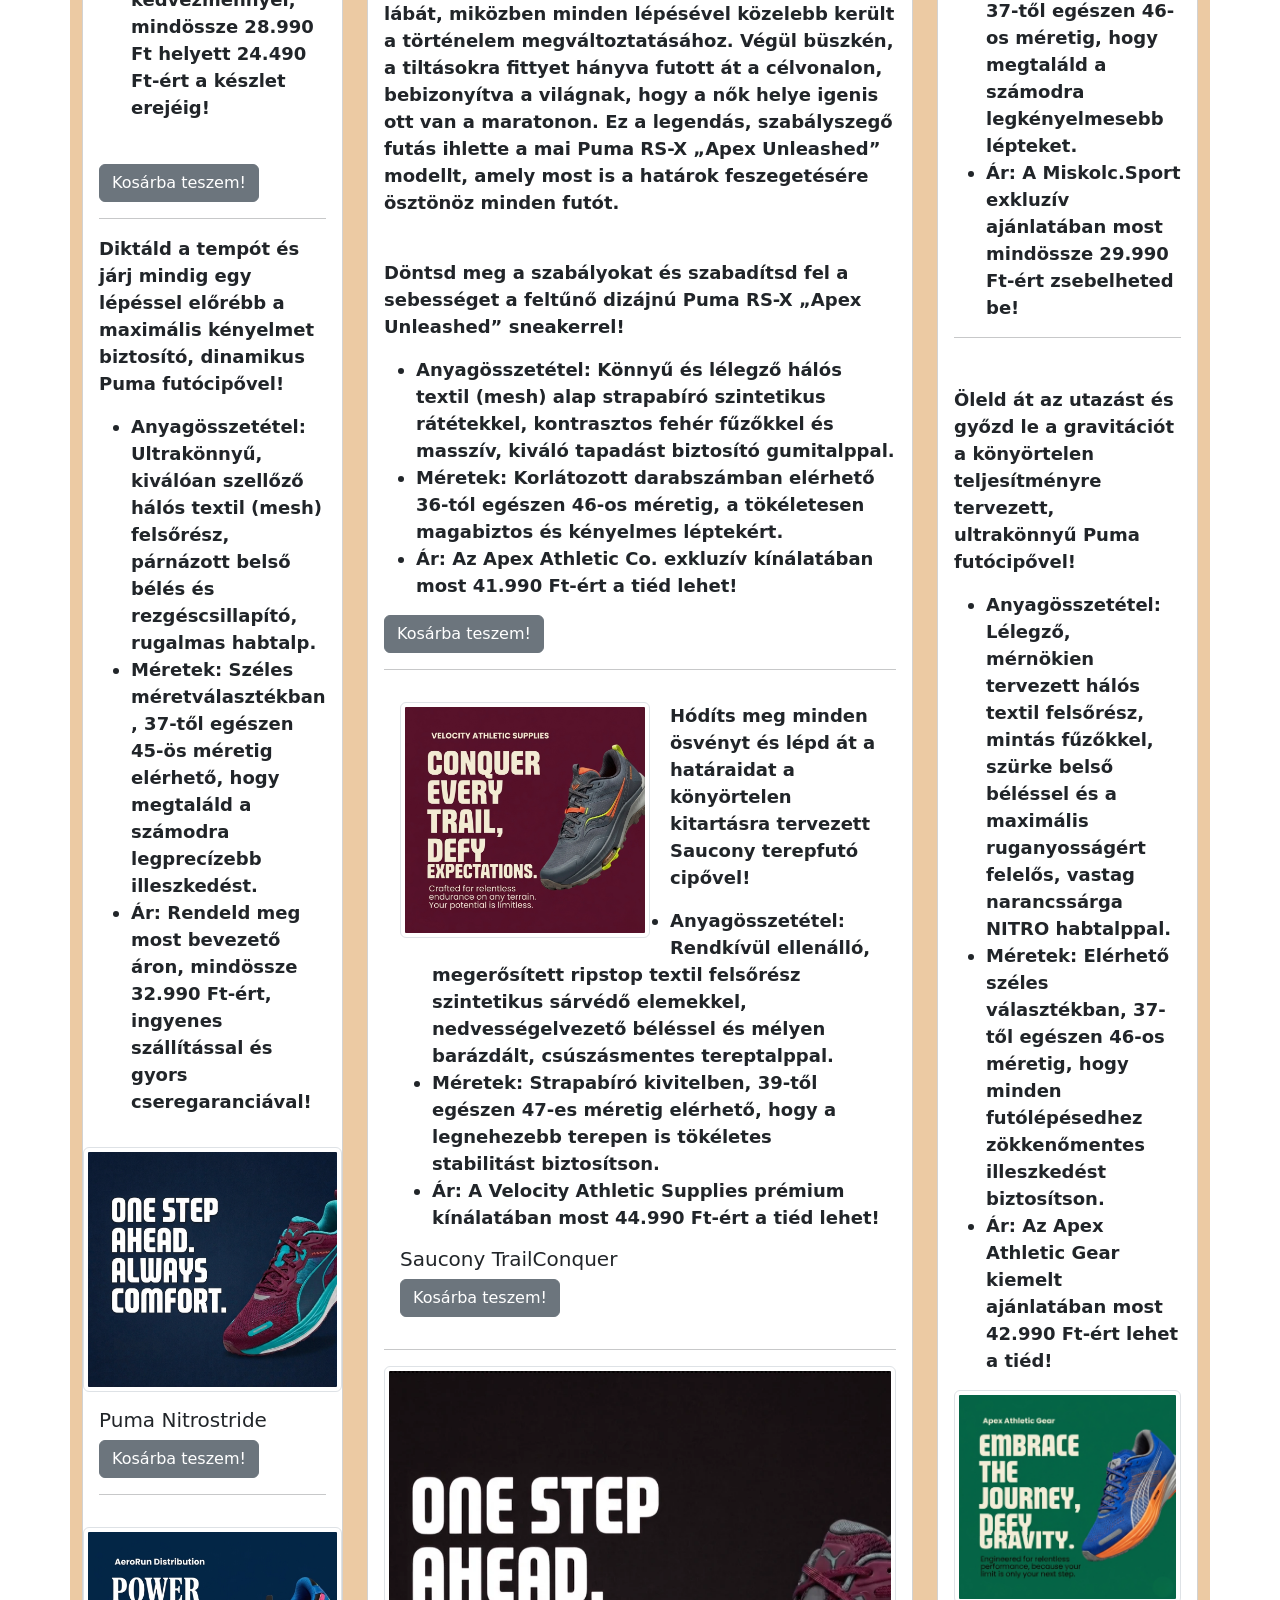
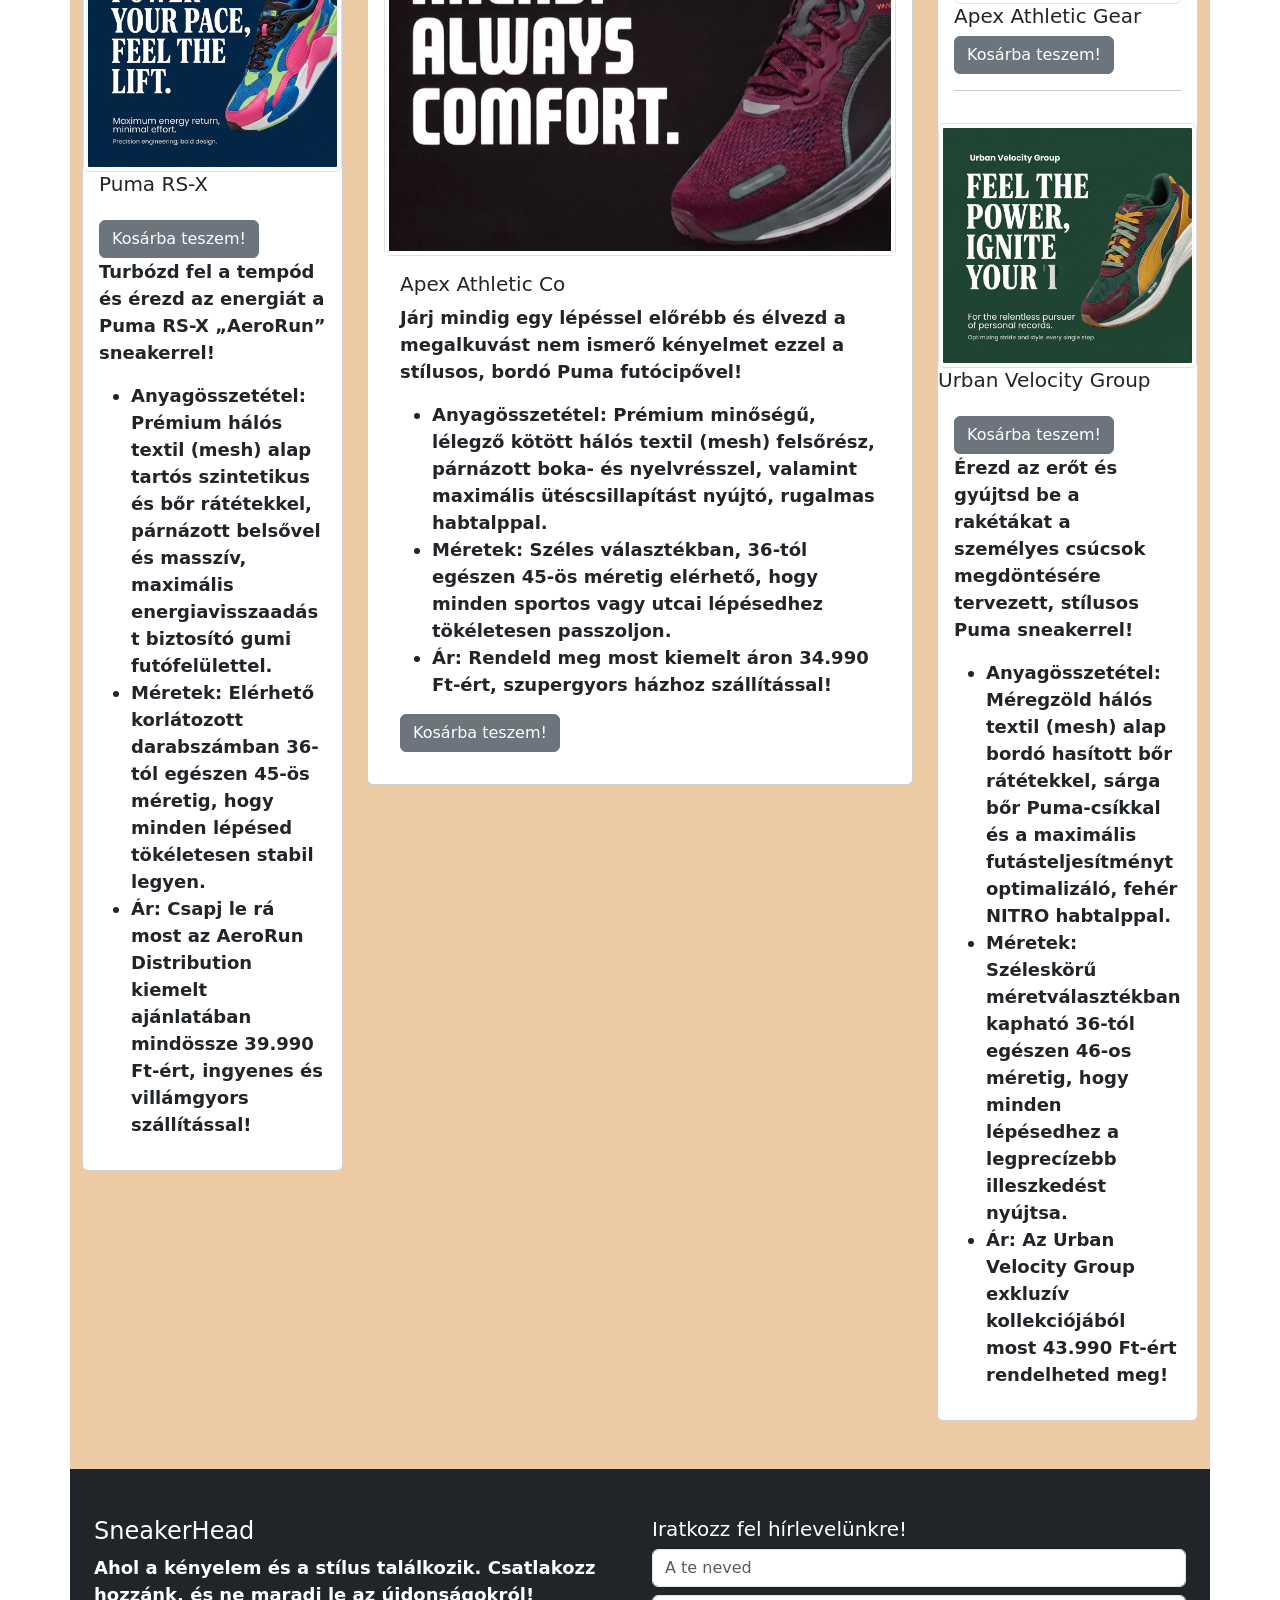
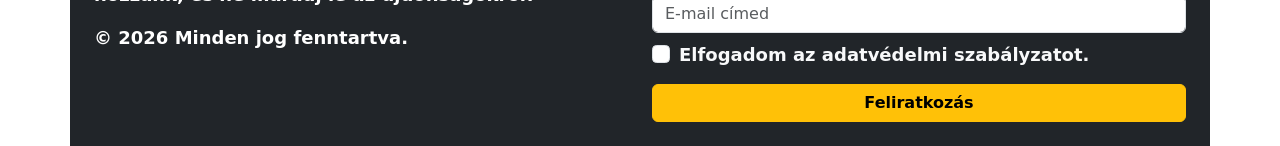
==== commit 184ebd43: "NAV JAVITAS" ====
--- a/karon.html
+++ b/karon.html
@@ -6,7 +6,7 @@
     <link href="https://cdn.jsdelivr.net/npm/bootstrap@5.3.8/dist/css/bootstrap.min.css" rel="stylesheet" integrity="sha384-sRIl4kxILFvY47J16cr9ZwB07vP4J8+LH7qKQnuqkuIAvNWLzeN8tE5YBujZqJLB" crossorigin="anonymous">
 <script src="https://cdn.jsdelivr.net/npm/bootstrap@5.3.8/dist/js/bootstrap.bundle.min.js" integrity="sha384-FKyoEForCGlyvwx9Hj09JcYn3nv7wiPVlz7YYwJrWVcXK/BmnVDxM+D2scQbITxI" crossorigin="anonymous"></script>
     <link rel="stylesheet" href="karon.css">
-    <title>Document</title>
+    <title>Lakatos Rézműves Rxkii</title>
 </head>
 <body>
     <div class="container alap">
@@ -15,16 +15,16 @@
 
                 <ul class="nav" id="teteje">
                 <li class="nav-item">
-                    <a class="nav-link" href="test.html">Kezdőoldal</a>
+                    <a class="nav-link" href="index.html">Kezdőoldal</a>
                 </li>
                 <li class="nav-item">
                 <a class="nav-link" href="karon.html">Puma</a>
                 </li>
                 <li class="nav-item">
-                <a class="nav-link" href="mihalikaron.html">mihalika</a>
-                </li>
-                <li class="nav-item">
-                <a class="nav-link " href="szabi.html">szabi</a>
+                <a class="nav-link" href="./Sneakerhead M.Á/mihalikaron.html"</a>
+                </li>
+                <li class="nav-item">
+                <a class="nav-link " href="./Szabi/szabi.html">Nike</a>
                 </li>
                 <li class="nav-item">
                 <a class="nav-link " href="noel.html">noel</a>
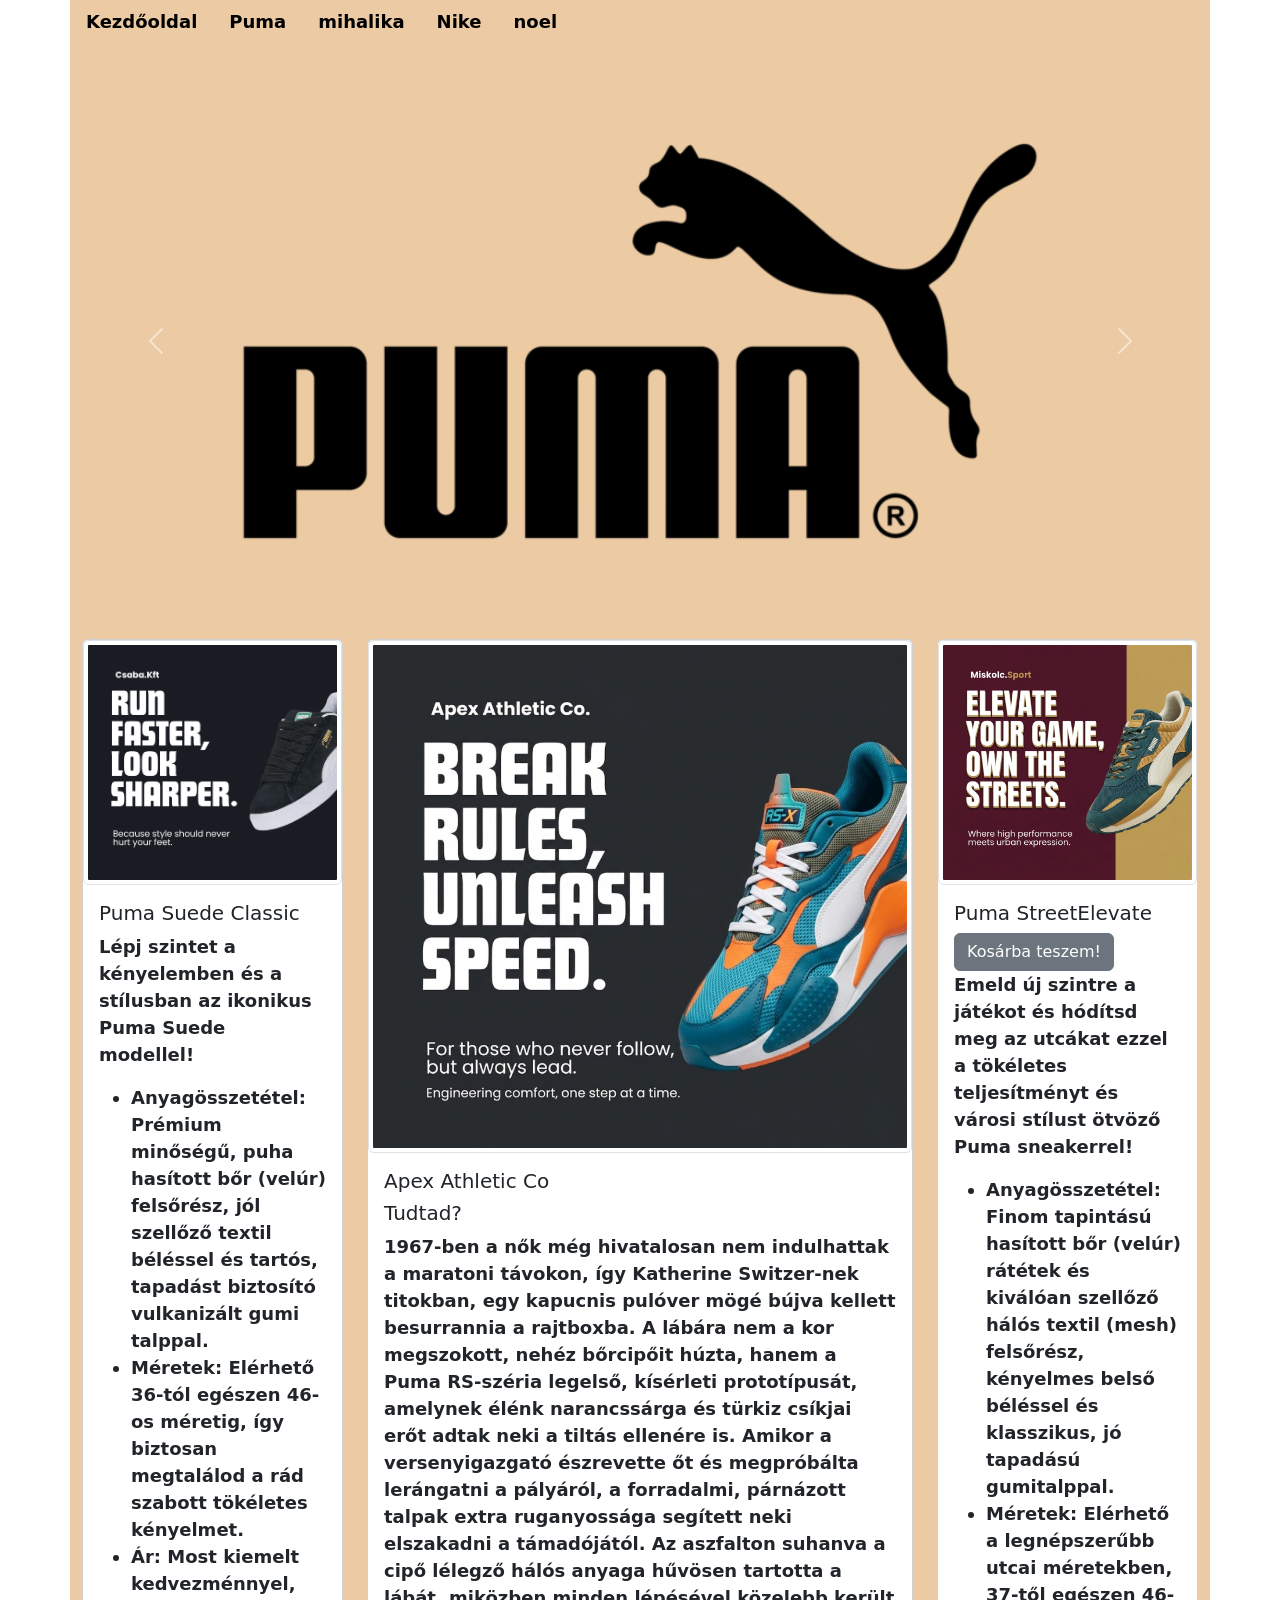
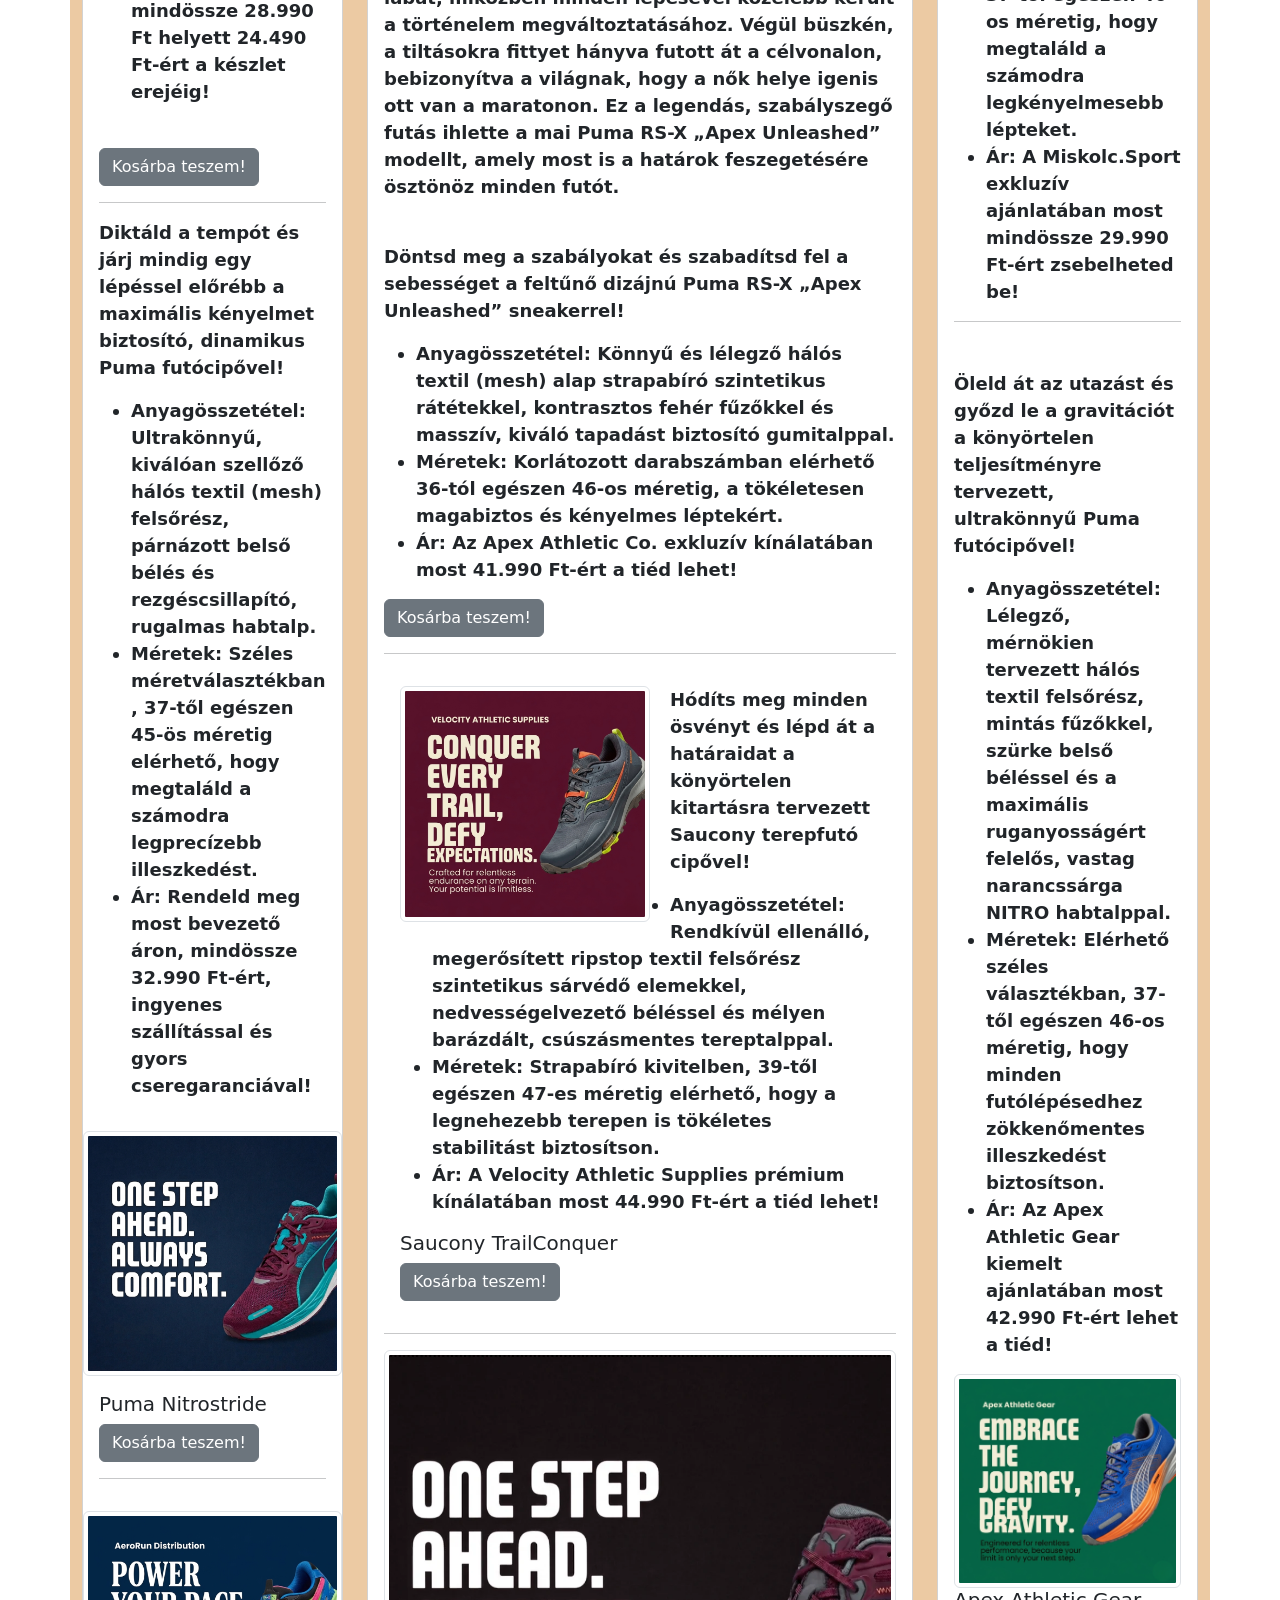
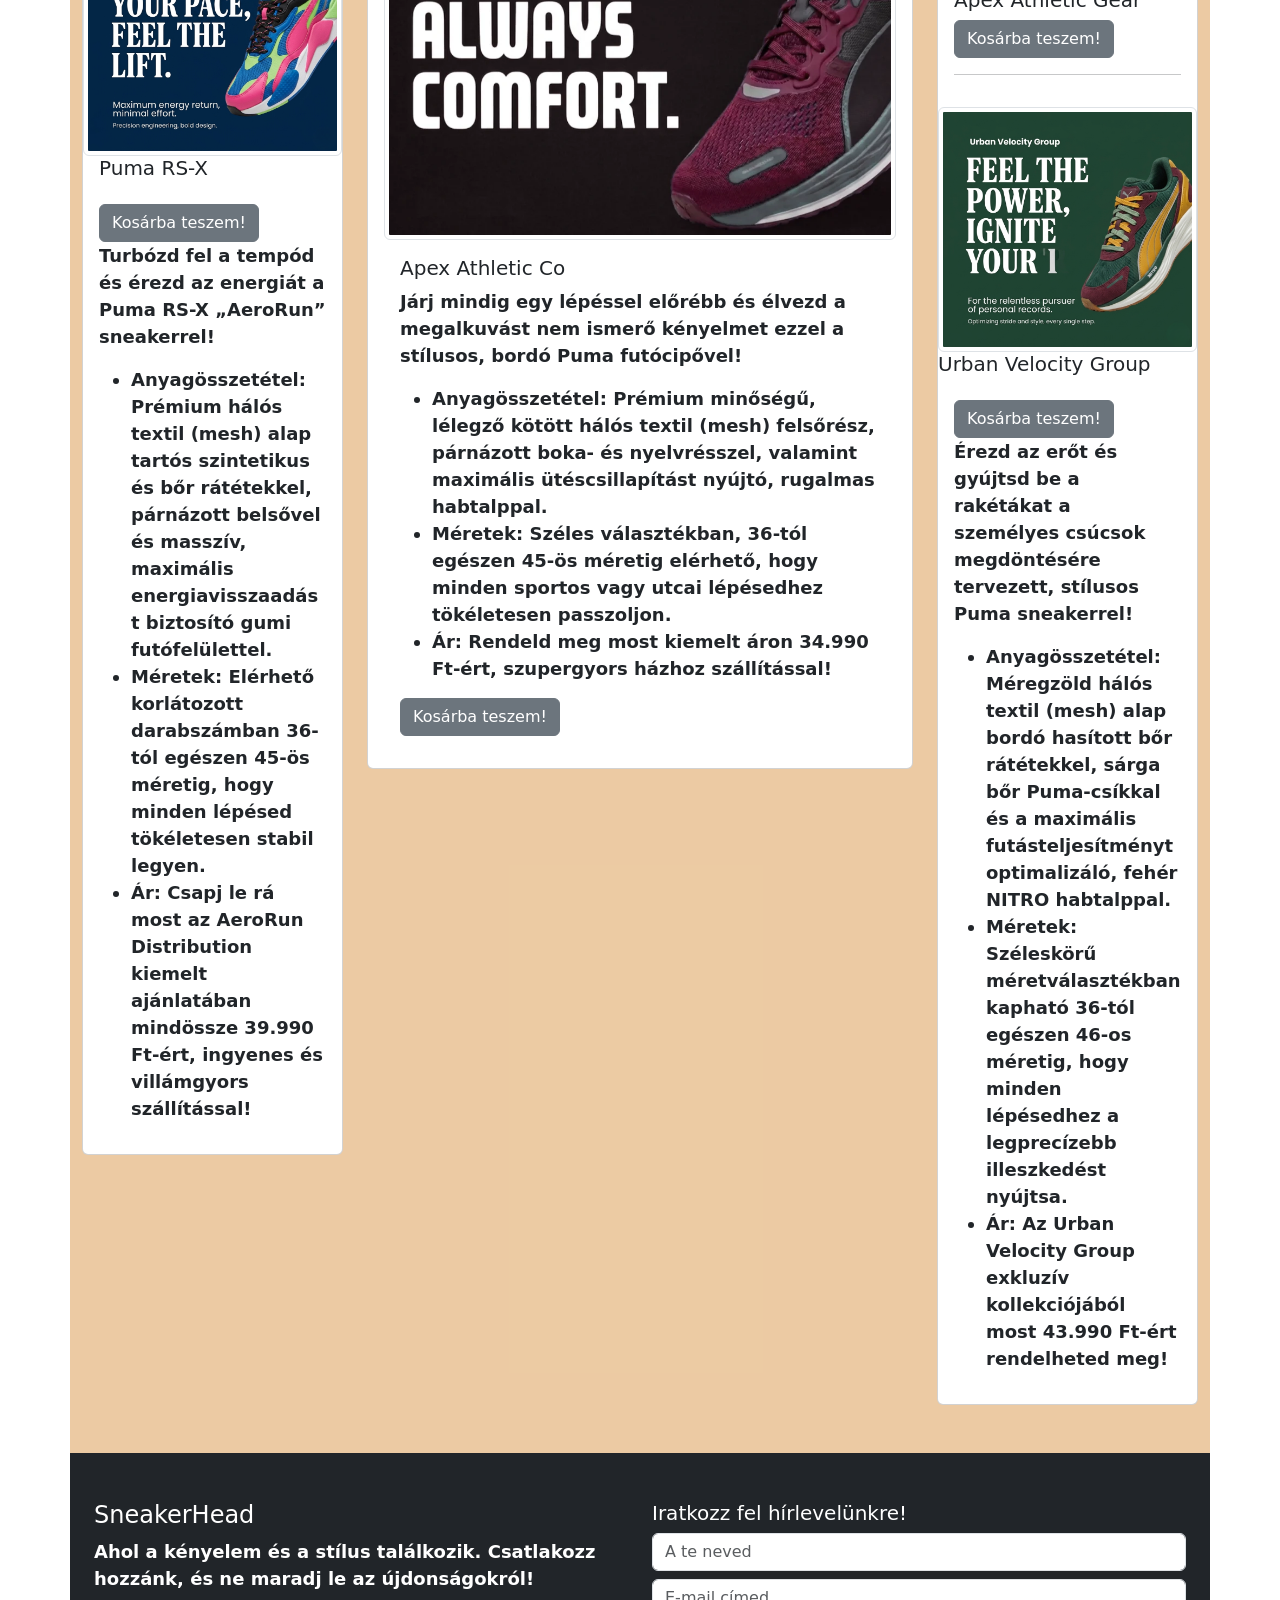
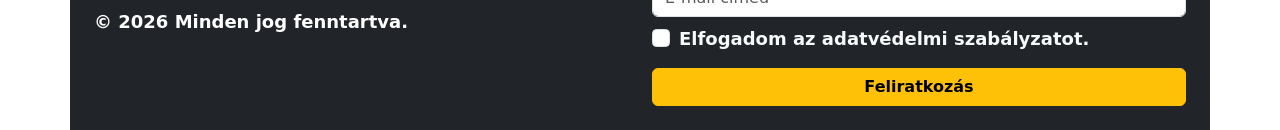
==== commit 1173c154: "javitas" ====
--- a/karon.html
+++ b/karon.html
@@ -13,23 +13,23 @@
         <div class="row ">
 
 
-                <ul class="nav" id="teteje">
-                <li class="nav-item">
-                    <a class="nav-link" href="index.html">Kezdőoldal</a>
-                </li>
-                <li class="nav-item">
-                <a class="nav-link" href="karon.html">Puma</a>
-                </li>
-                <li class="nav-item">
-                <a class="nav-link" href="./Sneakerhead M.Á/mihalikaron.html"</a>
-                </li>
-                <li class="nav-item">
-                <a class="nav-link " href="./Szabi/szabi.html">Nike</a>
-                </li>
-                <li class="nav-item">
-                <a class="nav-link " href="noel.html">noel</a>
-                </li>
-                </ul>
+                 <ul class="nav" id="teteje">
+    <li class="nav-item">
+        <a class="nav-link" href="index.html">Kezdőoldal</a>
+     </li>
+    <li class="nav-item">
+      <a class="nav-link" href="karon.html">Puma</a>
+     </li>
+    <li class="nav-item">
+                <a class="nav-link" href="./Sneakerhead M.Á/mihalikaron.html">mihalika</a>
+     </li>
+     <li class="nav-item">
+      <a class="nav-link " href="Szabi/szabi.html">Nike</a>
+     </li>
+     <li class="nav-item">
+      <a class="nav-link " href="noel.html">noel</a>
+     </li>
+    </ul>
 
 
                     <div id="carousel" class="carousel slide py-5" data-bs-ride="carousel">
